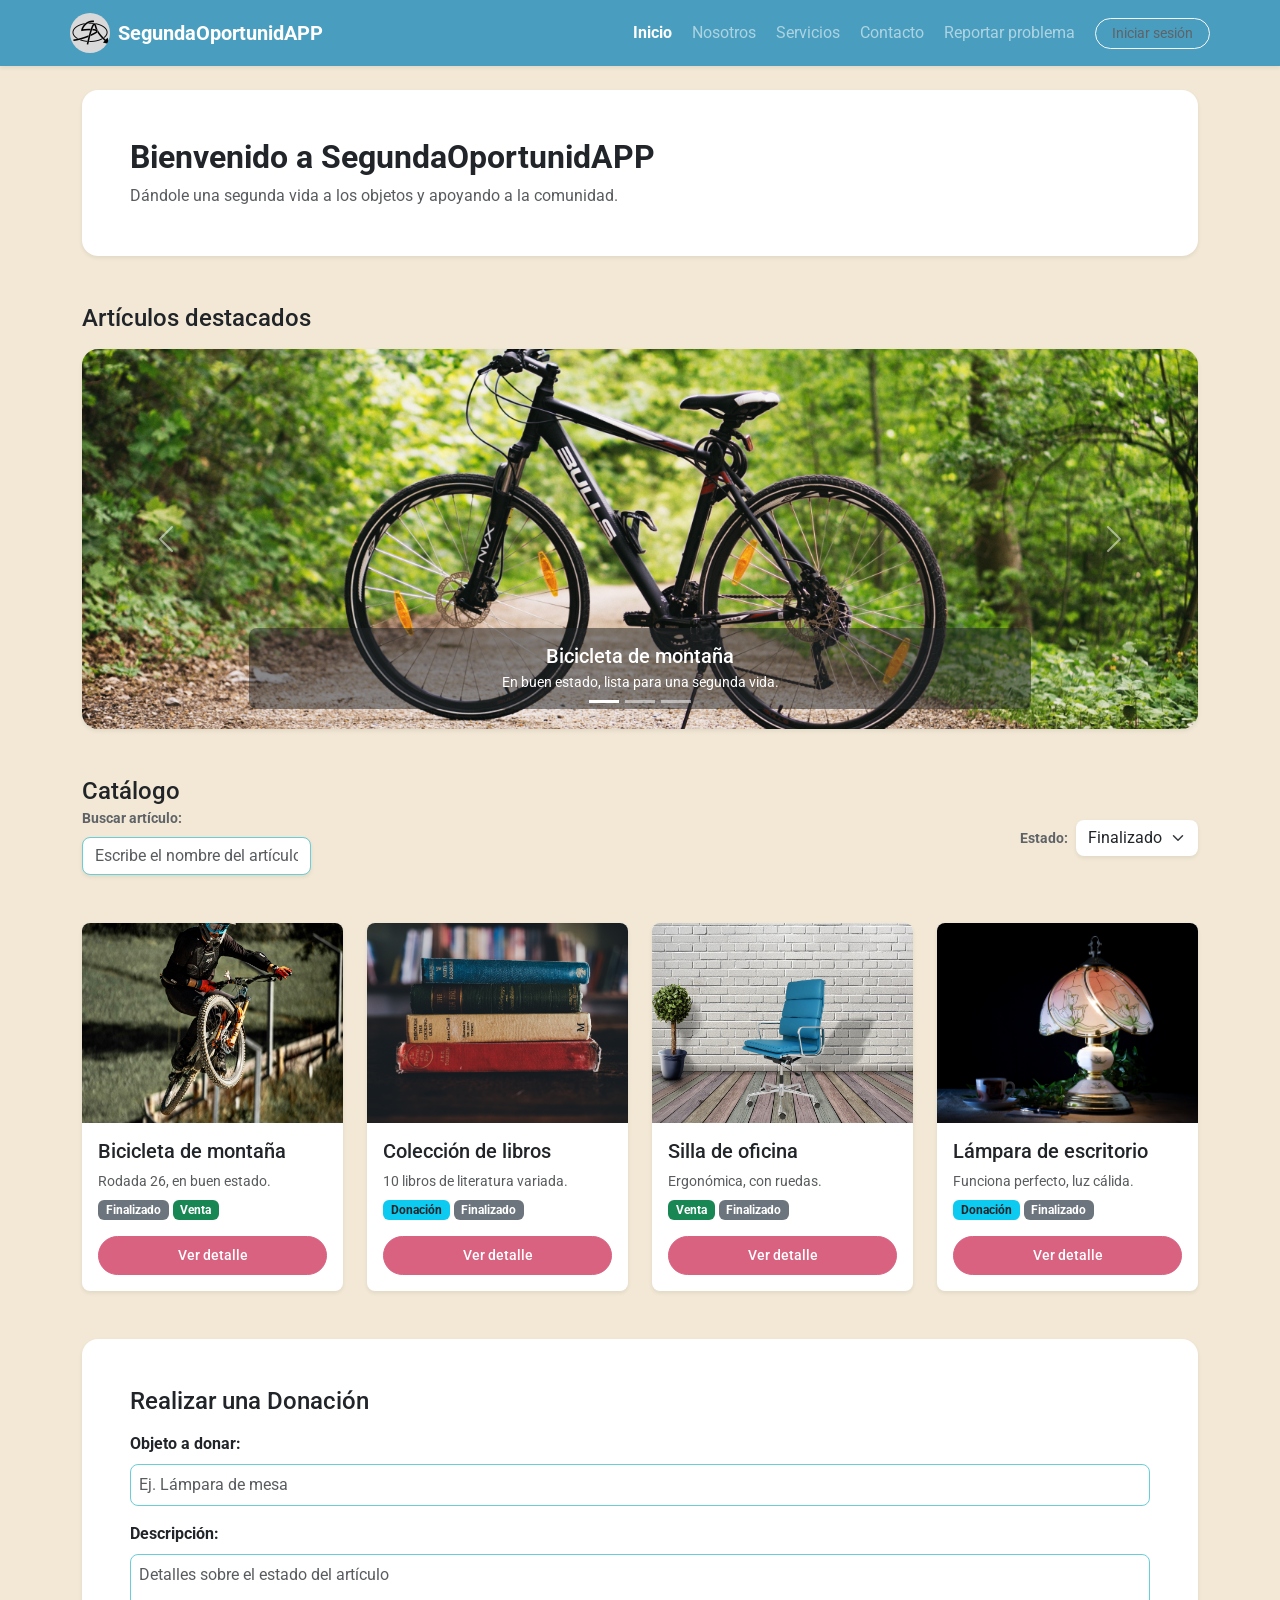
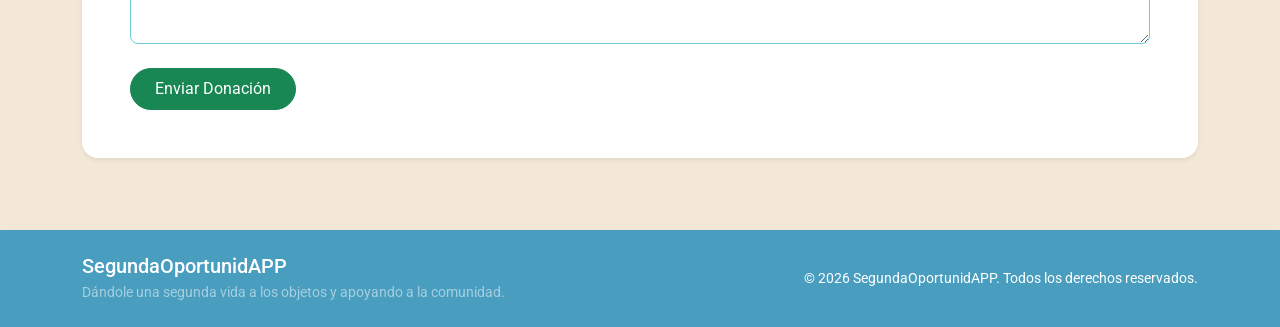
==== index.html @ b5fb22b8 "Se agrego un buscador al catalogo" ====
<!DOCTYPE html>
<html lang="es">
<head>
    <meta charset="UTF-8">
    <meta name="viewport" content="width=device-width, initial-scale=1.0">
    <title>SegundaOportunidAPP - Inicio</title>
    
    <link href="https://cdn.jsdelivr.net/npm/bootstrap@5.3.3/dist/css/bootstrap.min.css" rel="stylesheet">
    
    <link rel="stylesheet" href="css/estilos.css">
</head>
<body class="d-flex flex-column min-vh-100">

    <!-- NAVEGACIÓN PRINCIPAL  -->
    <header class="sticky-top shadow-sm" style="background-color: var(--color-menu);">
        <nav class="navbar navbar-expand-lg navbar-dark container py-2">
            <a class="navbar-brand d-flex align-items-center gap-2 fw-bold" href="index.html">
                <img src="img/logo.jpeg" alt="Logo de SegundaOportunidAPP" height="40" class="rounded-circle">
                <span>SegundaOportunidAPP</span>
            </a>
            <button class="navbar-toggler border-0" type="button" data-bs-toggle="collapse" data-bs-target="#navbarNav" aria-controls="navbarNav" aria-expanded="false" aria-label="Toggle navigation">
                <span class="navbar-toggler-icon"></span>
            </button>
            <div class="collapse navbar-collapse justify-content-end" id="navbarNav">
                <ul class="navbar-nav align-items-lg-center gap-1 mt-3 mt-lg-0">
                    <li class="nav-item"><a class="nav-link active fw-bold" href="index.html">Inicio</a></li>
                    <li class="nav-item"><a class="nav-link" href="nosotros.html">Nosotros</a></li>
                    <li class="nav-item"><a class="nav-link" href="servicios.html">Servicios</a></li>
                    <li class="nav-item"><a class="nav-link" href="contacto.html">Contacto</a></li>
                    <li class="nav-item"><a class="nav-link" href="reporte.html">Reportar problema</a></li>
                    <li class="nav-item ms-lg-2"><a class="btn btn-outline-light btn-sm px-3 rounded-pill texto-secundario" href="login.html">Iniciar sesión</a></li>
                </ul>
            </div>
        </nav>
    </header>

    <main class="py-4 flex-grow-1">
        <!-- SECCIÓN HERO DE BIENVENIDA -->
        <section class="container mb-5">
            <div class="p-4 p-md-5 bg-white border-0 rounded-4 shadow-sm text-center text-md-start">
                <h1 class="titulo-principal mb-2">Bienvenido a SegundaOportunidAPP</h1>
                <p class="texto-normal text-muted mb-0">Dándole una segunda vida a los objetos y apoyando a la comunidad.</p>
            </div>
        </section>

        <!-- CARRUSEL DE ARTÍCULOS DESTACADOS -->
        <section class="container mb-5" aria-label="Artículos destacados">
            <h2 class="subtitulo mb-3">Artículos destacados</h2>
            <div class="card border-0 shadow-sm overflow-hidden rounded-4">
                <div id="carouselDestacados" class="carousel slide" data-bs-ride="carousel">
                    <div class="carousel-indicators">
                        <button type="button" data-bs-target="#carouselDestacados" data-bs-slide-to="0" class="active" aria-current="true" aria-label="Slide 1"></button>
                        <button type="button" data-bs-target="#carouselDestacados" data-bs-slide-to="1" aria-label="Slide 2"></button>
                        <button type="button" data-bs-target="#carouselDestacados" data-bs-slide-to="2" aria-label="Slide 3"></button>
                    </div>
                    <div class="carousel-inner">
                        <div class="carousel-item active">
                            <img src="img/bici1.jpg" class="d-block w-100" style="height: 380px; object-fit: cover;" alt="Bicicleta usada">
                            <div class="carousel-caption d-none d-md-block bg-dark bg-opacity-50 p-3 rounded-3">
                                <h3 class="encabezado text-white mb-1">Bicicleta de montaña</h3>
                                <p class="texto-secundario text-white mb-0">En buen estado, lista para una segunda vida.</p>
                            </div>
                        </div>
                        <div class="carousel-item">
                            <img src="img/libros1.jpg" class="d-block w-100" style="height: 380px; object-fit: cover;" alt="Colección de libros">
                            <div class="carousel-caption d-none d-md-block bg-dark bg-opacity-50 p-3 rounded-3">
                                <h3 class="encabezado text-white mb-1">Colección de libros</h3>
                                <p class="texto-secundario text-white mb-0">Donación disponible para quien la necesite.</p>
                            </div>
                        </div>
                        <div class="carousel-item">
                            <img src="img/silla1.png" class="d-block w-100" style="height: 380px; object-fit: cover;" alt="Silla de oficina">
                            <div class="carousel-caption d-none d-md-block bg-dark bg-opacity-50 p-3 rounded-3">
                                <h3 class="encabezado text-white mb-1">Silla de oficina</h3>
                                <p class="texto-secundario text-white mb-0">Cómoda y en excelente estado.</p>
                            </div>
                        </div>
                    </div>
                    <button class="carousel-control-prev" type="button" data-bs-target="#carouselDestacados" data-bs-slide="prev">
                        <span class="carousel-control-prev-icon" aria-hidden="true"></span>
                        <span class="visually-hidden">Anterior</span>
                    </button>
                    <button class="carousel-control-next" type="button" data-bs-target="#carouselDestacados" data-bs-slide="next">
                        <span class="carousel-control-next-icon" aria-hidden="true"></span>
                        <span class="visually-hidden">Siguiente</span>
                    </button>
                </div>
            </div>
        </section>

      <!-- CATÁLOGO DE ARTÍCULOS -->
<section class="container mb-5" aria-label="Catálogo de artículos">
    <div class="d-flex flex-column flex-md-row justify-content-between align-items-md-center mb-4 gap-2">
        
        <div class="mb-4">
        <h2 class="subtitulo mb-0">Catálogo</h2>
        <label for="Buscar Articulo" class="form-label mb-2 texto-secundario fw-bold">
        Buscar artículo:
        </label>
        <input type="text" 
        id="buscarArticulo"
        class="form-control rounded-3 shadow-sm"
        placeholder="Escribe el nombre del artículo que deseas buscar...">

    </div>

        <div class="d-flex align-items-center gap-2" style="max-width: 250px;">
            <label for="estado" class="form-label mb-0 texto-secundario fw-bold">Estado:</label>
            <select id="estado" class="form-select rounded-3 shadow-sm border-0">
                <option value="finalizado">Finalizado</option>
                <option value="entregado">Entregado</option>
            </select>
        </div>
    </div>

    <div class="row row-cols-1 row-cols-sm-2 row-cols-lg-4 g-4">
        <!-- TARJETA 1 -->
        <div class="col">
            <div class="card h-100 border-0 shadow-sm rounded-3 overflow-hidden bg-white">
                <img src="img/bici2.jpg" class="card-img-top" style="height: 200px; object-fit: cover;" alt="Bicicleta de montaña" loading="lazy">
                <div class="card-body d-flex flex-column p-3">
                    <h3 class="encabezado mb-2">Bicicleta de montaña</h3>
                    <p class="texto-secundario text-muted flex-grow-1 mb-2">Rodada 26, en buen estado.</p>
                    <div class="d-flex gap-1 mb-3">
                        <span class="badge bg-secondary">Finalizado</span>
                        <span class="badge bg-success">Venta</span>
                    </div>
                    <button type="button" 
                            class="btn btn-primary w-100 rounded-pill texto-secundario btn-modal-detalle" 
                            data-titulo="Bicicleta de montaña"
                            data-descripcion="Rodada 26, en buen estado."
                            data-imagen="img/bici2.jpg"
                            data-precio="$1,500.00"
                            data-ubicacion="Pachuca de Soto y Mineral de la Reforma, Hidalgo."
                            data-vendedor="Alexander"
                            data-telefono="772 123 4567"
                            data-correo="alexander@gmail.com">
                        Ver detalle
                    </button>
                </div>
            </div>
        </div>

        <!-- TARJETA 2 -->
        <div class="col">
            <div class="card h-100 border-0 shadow-sm rounded-3 overflow-hidden bg-white">
                <img src="img/libros2.jpg" class="card-img-top" style="height: 200px; object-fit: cover;" alt="Colección de libros" loading="lazy">
                <div class="card-body d-flex flex-column p-3">
                    <h3 class="encabezado mb-2">Colección de libros</h3>
                    <p class="texto-secundario text-muted flex-grow-1 mb-2">10 libros de literatura variada.</p>
                    <div class="d-flex gap-1 mb-3">
                        <span class="badge bg-info text-dark">Donación</span>
                        <span class="badge bg-secondary">Finalizado</span>
                    </div>
                    <button type="button" 
                            class="btn btn-primary w-100 rounded-pill texto-secundario btn-modal-detalle" 
                            data-titulo="Colección de libros"
                            data-descripcion="10 libros de literatura variada."
                            data-imagen="img/libros2.jpg"
                            data-precio="Gratis"
                            data-ubicacion="Colonia Centro, Pachuca de Soto, Hidalgo."
                            data-vendedor="Mariana"
                            data-telefono="771 765 4321"
                            data-correo="mariana.lopez@example.com">
                        Ver detalle
                    </button>
                </div>
            </div>
        </div>

        <!-- TARJETA 3 -->
        <div class="col">
            <div class="card h-100 border-0 shadow-sm rounded-3 overflow-hidden bg-white">
                <img src="img/silla2.jpg" class="card-img-top" style="height: 200px; object-fit: cover;" alt="Silla de oficina" loading="lazy">
                <div class="card-body d-flex flex-column p-3">
                    <h3 class="encabezado mb-2">Silla de oficina</h3>
                    <p class="texto-secundario text-muted flex-grow-1 mb-2">Ergonómica, con ruedas.</p>
                    <div class="d-flex gap-1 mb-3">
                        <span class="badge bg-success">Venta</span>
                        <span class="badge bg-secondary">Finalizado</span>
                    </div>
                    <button type="button" 
                            class="btn btn-primary w-100 rounded-pill texto-secundario btn-modal-detalle" 
                            data-titulo="Silla de oficina"
                            data-descripcion="Ergonómica, con ruedas."
                            data-imagen="img/silla2.jpg"
                            data-precio="$800.00"
                            data-ubicacion="Colonia Doctores, Pachuca de Soto, Hidalgo."
                            data-vendedor="Carlos"
                            data-telefono="771 987 6543"
                            data-correo="carlos.ramirez@example.com">
                        Ver detalle
                    </button>
                </div>
            </div>
        </div>

        <!-- TARJETA 4 -->
        <div class="col">
            <div class="card h-100 border-0 shadow-sm rounded-3 overflow-hidden bg-white">
                <img src="img/lamp1.jpg" class="card-img-top" style="height: 200px; object-fit: cover;" alt="Lámpara de escritorio" loading="lazy">
                <div class="card-body d-flex flex-column p-3">
                    <h3 class="encabezado mb-2">Lámpara de escritorio</h3>
                    <p class="texto-secundario text-muted flex-grow-1 mb-2">Funciona perfecto, luz cálida.</p>
                    <div class="d-flex gap-1 mb-3">
                        <span class="badge bg-info text-dark">Donación</span>
                        <span class="badge bg-secondary">Finalizado</span>
                    </div>
                    <button type="button" 
                            class="btn btn-primary w-100 rounded-pill texto-secundario btn-modal-detalle" 
                            data-titulo="Lámpara de escritorio"
                            data-descripcion="Funciona perfecto, luz cálida."
                            data-imagen="img/lamp1.jpg"
                            data-precio="Gratis"
                            data-ubicacion="Colonia Periodistas, Pachuca de Soto, Hidalgo."
                            data-vendedor="Fernanda"
                            data-telefono="771 456 7890"
                            data-correo="fernanda.torres@example.com">
                        Ver detalle
                    </button>
                </div>
            </div>
        </div>
    </div>
</section>

        <!-- FORMULARIO DE DONACIÓN -->
        <section id="donaciones" class="container mb-5">
            <div class="card border-0 shadow-sm rounded-4 p-4 p-md-5 bg-white">
                <h2 class="subtitulo mb-3">Realizar una Donación</h2>
                <form id="formDonacion" onsubmit="event.preventDefault();">
                    <div class="mb-3">
                        <label for="nombreObjeto" class="form-label texto-normal fw-bold">Objeto a donar:</label>
                        <input type="text" class="form-control rounded-3 p-2" id="nombreObjeto" placeholder="Ej. Lámpara de mesa" required>
                    </div>
                    <div class="mb-4">
                        <label for="descripcionDonacion" class="form-label texto-normal fw-bold">Descripción:</label>
                        <textarea class="form-control rounded-3 p-2" id="descripcionDonacion" rows="3" placeholder="Detalles sobre el estado del artículo" required></textarea>
                    </div>
                    <button type="button" class="btn btn-success px-4 py-2 rounded-pill texto-normal" data-bs-toggle="modal" data-bs-target="#modalConfirmacionDonacion">
                        Enviar Donación
                    </button>
                </form>
            </div>
        </section>
    </main>

    <!-- FOOTER -->
    <footer class="text-white py-4 mt-auto shadow-sm" style="background-color: var(--color-menu);">
        <div class="container text-center text-md-start">
            <div class="row gy-3 align-items-center">
                <div class="col-md-6">
                    <h5 class="encabezado text-white mb-1">SegundaOportunidAPP</h5>
                    <p class="texto-secundario text-white-50 mb-0">Dándole una segunda vida a los objetos y apoyando a la comunidad.</p>
                </div>
                <div class="col-md-6 text-md-end">
                    <p class="texto-secundario text-white mb-0">&copy; 2026 SegundaOportunidAPP. Todos los derechos reservados.</p>
                </div>
            </div>
        </div>
    </footer>

    <!-- MODAL DINÁMICO ÚNICO DE DETALLES -->
<div class="modal fade" id="modalDinamico" tabindex="-1" aria-labelledby="modalTitulo" aria-hidden="true">
    <div class="modal-dialog modal-dialog-centered">
        <div class="modal-content rounded-4 border-0 shadow">
            <div class="modal-header border-0 pb-0">
                <h3 class="modal-title encabezado" id="modalTitulo">Detalle del Producto</h3>
                <button type="button" class="btn-close" data-bs-dismiss="modal" aria-label="Cerrar"></button>
            </div>
            <div class="modal-body p-4">
                <img id="modalImagen" src="" class="img-fluid rounded-3 mb-3 w-100" style="max-height: 250px; object-fit: cover;" alt="Imagen del producto">
                <p id="modalDescripcion" class="texto-normal"></p>
                <p id="modalPrecio" class="fw-bold fs-5 text-primary"></p>
                <hr>
                <h5 class="encabezado">Ubicación</h5>
                <p id="modalUbicacion" class="texto-secundario text-muted mb-3"></p>
                <h5 class="encabezado">Contacto</h5>
                <ul class="list-unstyled mb-0 texto-secundario text-muted">
                    <li><strong>Contacto:</strong> <span id="modalVendedor"></span></li>
                    <li><strong>Teléfono:</strong> <a id="modalTelefono" href="" class="text-decoration-none"></a></li>
                    <li><strong>Correo:</strong> <a id="modalCorreo" href="" class="text-decoration-none"></a></li>
                </ul>
            </div>
            <div class="modal-footer border-0 pt-0">
                <button type="button" class="btn btn-secondary rounded-pill px-4 texto-secundario" data-bs-dismiss="modal">Cerrar</button>
            </div>
        </div>
    </div>
</div>

    <!-- MODAL DE CONFIRMACIÓN -->
    <div class="modal fade" id="modalConfirmacionDonacion" tabindex="-1" aria-labelledby="tituloModalDonacion" aria-hidden="true">
        <div class="modal-dialog modal-dialog-centered">
            <div class="modal-content rounded-4 border-0 shadow">
                <div class="modal-header border-0 pb-0">
                    <h3 class="modal-title encabezado" id="tituloModalDonacion">¡Donación Registrada!</h3>
                    <button type="button" class="btn-close" data-bs-dismiss="modal" aria-label="Cerrar"></button>
                </div>
                <div class="modal-body p-4">
                    <p class="texto-normal text-muted mb-0">Gracias por tu donación. Los datos han sido registrados correctamente y tu artículo estará disponible en breve.</p>
                </div>
                <div class="modal-footer border-0 pt-0">
                    <button type="button" class="btn btn-primary rounded-pill px-4 texto-secundario" data-bs-dismiss="modal">Aceptar</button>
                </div>
            </div>
        </div>
    </div>

    <!-- SCRIPTS -->
    <script src="https://cdn.jsdelivr.net/npm/bootstrap@5.3.3/dist/js/bootstrap.bundle.min.js"></script>
    <script src="js/modales.js"></script>
</body>
</html>
---- css/estilos.css ----
@import url('https://fonts.googleapis.com/css2?family=Roboto:wght@400;500;700&display=swap');

/* 
   PALETA DE COLORES
  */
:root {
    --color-accion: #D96281;     /* Rosa Primario (Botones de acción) */
    --color-menu: #499EBF;       /* Azul Interactivo (Menús e Encabezados) */
    --color-fondo: #F2E8D5;      /* Crema (Fondo de la página web) */
    --color-iconos: #A4A66A;     /* Verde Oliva (Iconografía) */
    --color-bordes: #6ACED9;     /* Cian (Bordes y fondos secundarios) */
}

/* 
   2. ESTILOS BASE Y ESCALA TIPOGRÁFICA (ROBOTO)
   */
body {
    margin: 0;
    background-color: var(--color-fondo);
    font-family: 'Roboto', sans-serif;
    color: #212529;
    font-size: 16px;
    font-weight: 400;
}

/* Título principal (32px Bold) */
h1, .titulo-principal, .titulo-contacto {
    font-size: 32px !important;
    font-weight: 700 !important;
    color: #212529;
    margin-bottom: 8px;
}

/* Subtítulos (24px Medium) */
h2, h3, .subtitulo {
    font-size: 24px !important;
    font-weight: 500 !important;
}

/* Encabezados de Sección y Tarjetas (20px Medium) */
h4, h5, .encabezado {
    font-size: 20px !important;
    font-weight: 500 !important;
}

/* Texto Normal (16px Regular) */
p, .texto-normal, .descripcion-pagina, .form-label, .form-control {
    font-size: 16px !important;
    font-weight: 400;
}

/* Texto Secundario (14px Regular) */
.texto-secundario, .ultimo-mensaje, .chat-publicacion {
    font-size: 14px !important;
    font-weight: 400;
    color: #5F6368;
}

/* 
   3. BOTONES Y COMPONENTES REUTILIZABLES
  */
.btn-primary, .boton-enviar, .send-button {
    background-color: var(--color-accion) !important;
    border-color: var(--color-accion) !important;
    color: #FFFFFF !important;
    font-size: 14px !important;
    font-weight: 500 !important;
    border-radius: 20px;
    padding: 8px 24px;
    transition: all 0.2s ease;
}

.btn-primary:hover, .btn-primary:focus,
.boton-enviar:hover, .boton-enviar:focus,
.send-button:hover, .send-button:focus {
    background-color: #C45170 !important;
    border-color: #C45170 !important;
    color: #FFFFFF !important;
}

/* Badges / Etiquetas de Roles */
.badge-comprador {
    background-color: var(--color-accion);
    color: #FFFFFF;
    font-size: 12px;
    font-weight: 500;
}

.badge-vendedora {
    background-color: var(--color-menu);
    color: #FFFFFF;
    font-size: 12px;
    font-weight: 500;
}

.badge-donador {
    background-color: var(--color-iconos);
    color: #FFFFFF;
    font-size: 12px;
    font-weight: 500;
}

/*
   4. NAVBAR Y NAVEGACIÓN
  */
.navbar-principal {
    background-color: var(--color-menu);
}

.navbar-principal .navbar-brand {
    font-size: 20px;
    color: #FFFFFF;
}

.navbar-principal .nav-link {
    font-size: 14px;
    font-weight: 500;
    color: #FFFFFF;
}

/*
   5. FORMULARIOS (CONTACTO / REPORTES / LOGIN / PUBLICAR)
 */
.formulario-contacto, .card-formulario, .conversaciones-card, .chat-card {
    background-color: #FFFFFF;
    border: 1px solid var(--color-bordes);
    border-radius: 12px;
    overflow: hidden;
}

.form-control, .message-input {
    font-family: 'Roboto', sans-serif;
    border-color: var(--color-bordes);
}

.message-input {
    resize: none;
}

.form-control:focus, .message-input:focus {
    border-color: var(--color-menu);
    box-shadow: 0 0 0 0.2rem rgba(73, 158, 191, 0.20);
}

/* 
   6. CENTRO DE MENSAJES Y CHAT (RF4)
  */
.encabezado-conversaciones, .chat-header {
    background-color: #FFFFFF;
    border-bottom: 1px solid var(--color-bordes);
}

.encabezado-conversaciones h2, .chat-header h2 {
    color: var(--color-menu);
    font-size: 20px;
    font-weight: 500;
}

.conversacion {
    background-color: #FFFFFF;
    border-left: 4px solid transparent;
}

.conversacion:hover {
    background-color: #F8F9FA;
    border-left-color: var(--color-bordes);
}

.conversacion.activa {
    background-color: rgba(73, 158, 191, 0.08);
    border-left-color: var(--color-menu);
}

.nombre-usuario {
    font-size: 16px;
    font-weight: 500;
}

.publicacion {
    color: var(--color-menu);
    font-size: 14px;
    font-weight: 500;
}

.ultimo-mensaje {
    overflow: hidden;
    text-overflow: ellipsis;
    white-space: nowrap;
}

.hora, .chat-publicacion-label, .mensaje-hora {
    color: #6C757D;
    font-size: 12px;
}

.area-mensajes {
    min-height: 390px;
    background-color: #FFFFFF;
}

.mensaje-recibido {
    max-width: 75%;
}

.mensaje-enviado {
    max-width: 75%;
    margin-left: auto;
    text-align: right;
}

.burbuja {
    display: inline-block;
    padding: 12px 16px;
    border-radius: 12px;
    font-size: 16px;
    line-height: 1.5;
    text-align: left;
}

.burbuja-recibida {
    background-color: #F2F2F2;
    border: 1px solid #E1E1E1;
}

.burbuja-enviada {
    background-color: rgba(73, 158, 191, 0.15);
    border: 1px solid var(--color-bordes);
}

.chat-footer {
    background-color: #FFFFFF;
    border-top: 1px solid var(--color-bordes);
}

/* 7. FOOTER (PIE DE PÁGINA) */
.footer {
    width: 100%;
    background-color: var(--color-menu);
    color: #FFFFFF;
    border-top: 6px solid var(--color-accion);
}

.footer .footer-logo {
    margin: 0;
    color: #FFFFFF;
    font-size: 24px;
    font-weight: 500;
}

.footer .footer-descripcion {
    margin: 0;
    max-width: 360px;
    color: #FFFFFF;
    font-size: 14px;
    font-weight: 400;
    line-height: 1.6;
}

.footer .footer-titulo {
    margin: 0;
    color: #FFFFFF;
    font-size: 16px;
    font-weight: 500;
}

.footer .footer-link {
    display: block;
    width: fit-content;
    color: #FFFFFF;
    font-size: 14px;
    font-weight: 400;
    text-decoration: none;
    transition: opacity 0.2s ease, transform 0.2s ease;
}

.footer .footer-link:hover {
    color: #FFFFFF;
    opacity: 0.8;
    transform: translateX(4px);
}

.footer .footer-link:focus {
    color: #FFFFFF;
    text-decoration: underline;
    outline: none;
}

.footer-copyright {
    border-top: 1px solid rgba(255, 255, 255, 0.25);
}

.footer-copyright p {
    margin: 0;
    color: #FFFFFF;
    font-size: 12px;
    font-weight: 400;
}

/* 
   8. ADAPTABILIDAD RESPONSIVA
   */
@media (max-width: 991.98px) {
    .footer .footer-logo { font-size: 24px; }
    .area-mensajes { min-height: 320px; }
}

@media (max-width: 576px) {
    h1, .titulo-contacto { font-size: 28px !important; }
    .boton-enviar, .send-button { width: 100%; }
    .area-mensajes { min-height: 280px; }
    .mensaje-recibido, .mensaje-enviado { max-width: 90%; }
    .footer .footer-logo { font-size: 22px; }
    .footer .footer-descripcion { font-size: 14px; }
    .footer .footer-titulo { font-size: 16px; }
    .footer .footer-link { font-size: 14px; }
}

[data-bs-theme="dark"] body,
html[data-bs-theme="dark"] body {
    background-color: #212529 !important;
}

[data-bs-theme="dark"] .bg-white, 
[data-bs-theme="dark"] .card,
html[data-bs-theme="dark"] .card {
    background-color: #2b3035 !important;
    color: #f8f9fa !important;
    border-color: #495057 !important;
}

[data-bs-theme="dark"] .text-dark,
[data-bs-theme="dark"] .encabezado {
    color: #f8f9fa !important;
}
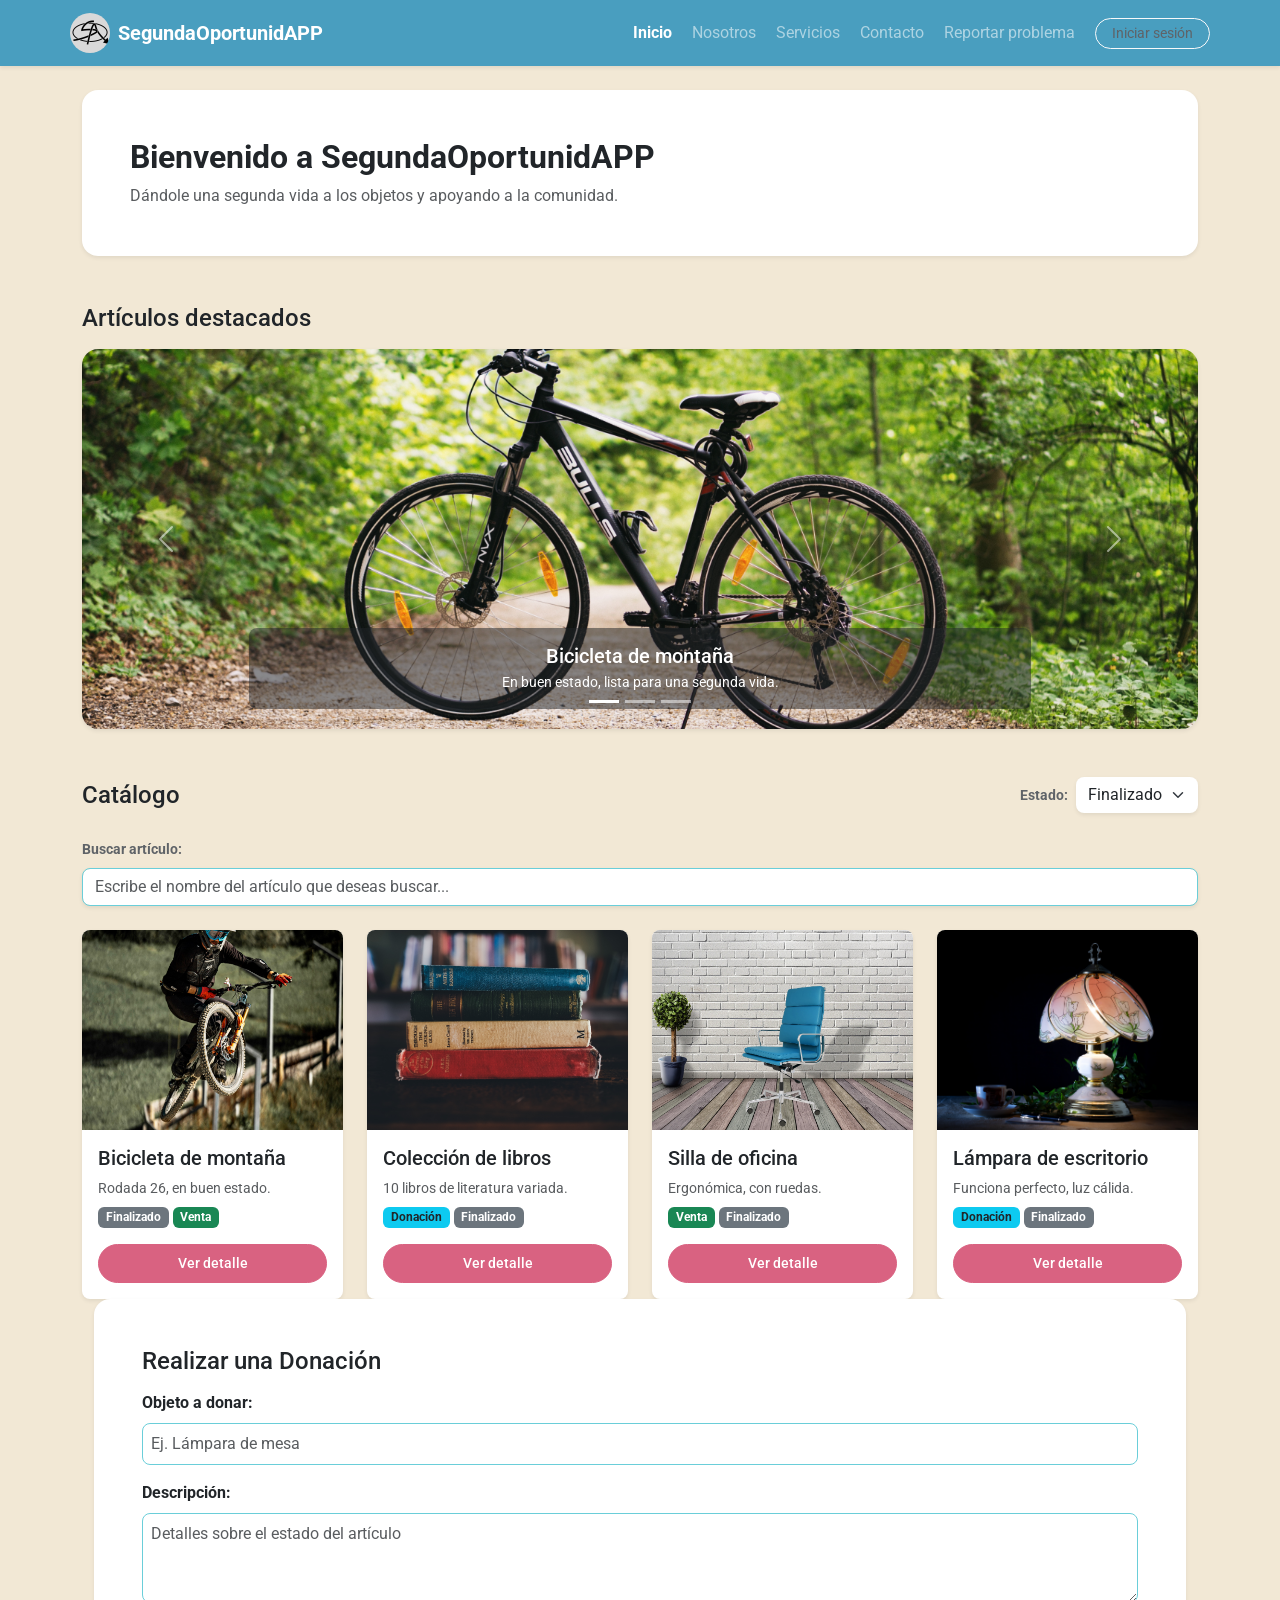
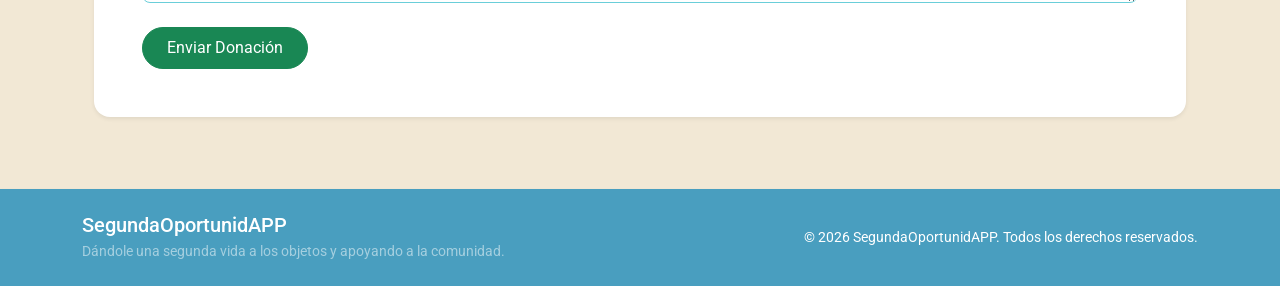
==== commit dae95af2: "Merge pull request #58 from anhilvigueras-debug/desarrollado-angel Busqueda Index" ====
--- a/index.html
+++ b/index.html
@@ -89,21 +89,9 @@
         </section>
 
       <!-- CATÁLOGO DE ARTÍCULOS -->
-<section class="container mb-5" aria-label="Catálogo de artículos">
+<div class="container mb-5" aria-label="Catálogo de artículos">
     <div class="d-flex flex-column flex-md-row justify-content-between align-items-md-center mb-4 gap-2">
-        
-        <div class="mb-4">
         <h2 class="subtitulo mb-0">Catálogo</h2>
-        <label for="Buscar Articulo" class="form-label mb-2 texto-secundario fw-bold">
-        Buscar artículo:
-        </label>
-        <input type="text" 
-        id="buscarArticulo"
-        class="form-control rounded-3 shadow-sm"
-        placeholder="Escribe el nombre del artículo que deseas buscar...">
-
-    </div>
-
         <div class="d-flex align-items-center gap-2" style="max-width: 250px;">
             <label for="estado" class="form-label mb-0 texto-secundario fw-bold">Estado:</label>
             <select id="estado" class="form-select rounded-3 shadow-sm border-0">
@@ -112,6 +100,17 @@
             </select>
         </div>
     </div>
+
+    <div class="mb-4">
+        <label for="Buscar Articulo" class="form-label mb-2 texto-secundario fw-bold">
+            Buscar artículo:
+        </label>
+        <input type="text" 
+        id="buscarArticulo"
+        class="form-control rounded-3 shadow-sm"
+        placeholder="Escribe el nombre del artículo que deseas buscar...">
+    </div>
+
 
     <div class="row row-cols-1 row-cols-sm-2 row-cols-lg-4 g-4">
         <!-- TARJETA 1 -->
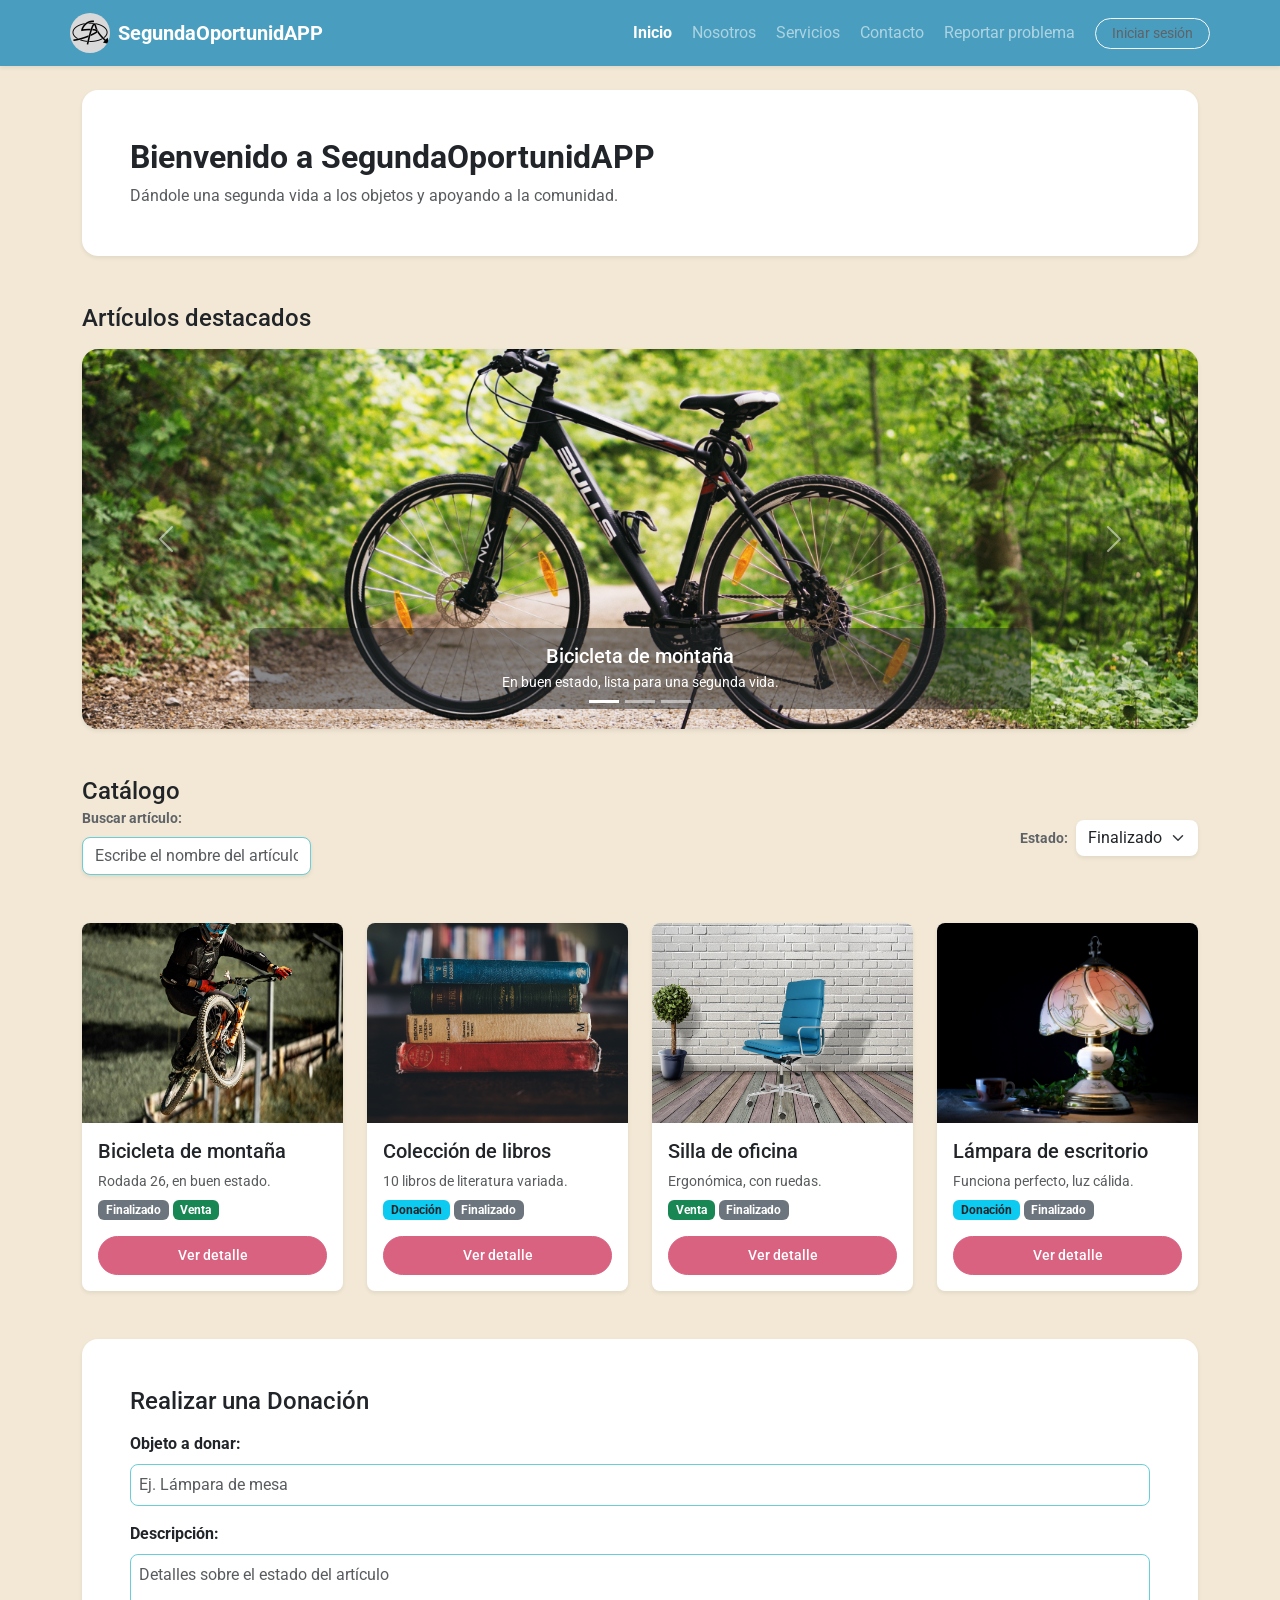
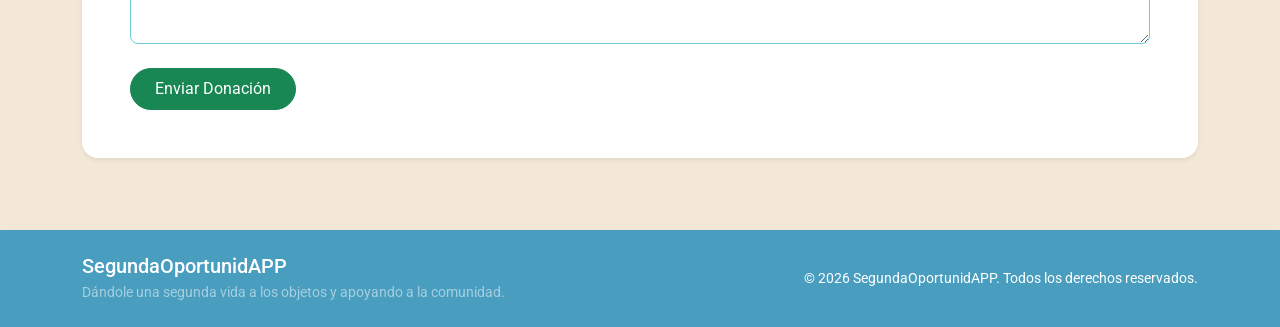
==== commit ca18ebc0: "Se agrego el js" ====
--- a/index.html
+++ b/index.html
@@ -89,9 +89,21 @@
         </section>
 
       <!-- CATÁLOGO DE ARTÍCULOS -->
-<div class="container mb-5" aria-label="Catálogo de artículos">
+<section class="container mb-5" aria-label="Catálogo de artículos">
     <div class="d-flex flex-column flex-md-row justify-content-between align-items-md-center mb-4 gap-2">
+        
+        <div class="mb-4">
         <h2 class="subtitulo mb-0">Catálogo</h2>
+        <label for="Buscar Articulo" class="form-label mb-2 texto-secundario fw-bold">
+        Buscar artículo:
+        </label>
+        <input type="text" 
+        id="buscarArticulo"
+        class="form-control rounded-3 shadow-sm"
+        placeholder="Escribe el nombre del artículo que deseas buscar...">
+
+    </div>
+
         <div class="d-flex align-items-center gap-2" style="max-width: 250px;">
             <label for="estado" class="form-label mb-0 texto-secundario fw-bold">Estado:</label>
             <select id="estado" class="form-select rounded-3 shadow-sm border-0">
@@ -100,17 +112,6 @@
             </select>
         </div>
     </div>
-
-    <div class="mb-4">
-        <label for="Buscar Articulo" class="form-label mb-2 texto-secundario fw-bold">
-            Buscar artículo:
-        </label>
-        <input type="text" 
-        id="buscarArticulo"
-        class="form-control rounded-3 shadow-sm"
-        placeholder="Escribe el nombre del artículo que deseas buscar...">
-    </div>
-
 
     <div class="row row-cols-1 row-cols-sm-2 row-cols-lg-4 g-4">
         <!-- TARJETA 1 -->
@@ -309,5 +310,6 @@
     <!-- SCRIPTS -->
     <script src="https://cdn.jsdelivr.net/npm/bootstrap@5.3.3/dist/js/bootstrap.bundle.min.js"></script>
     <script src="js/modales.js"></script>
+    <script src="js/toasts.js"></script>
 </body>
 </html>
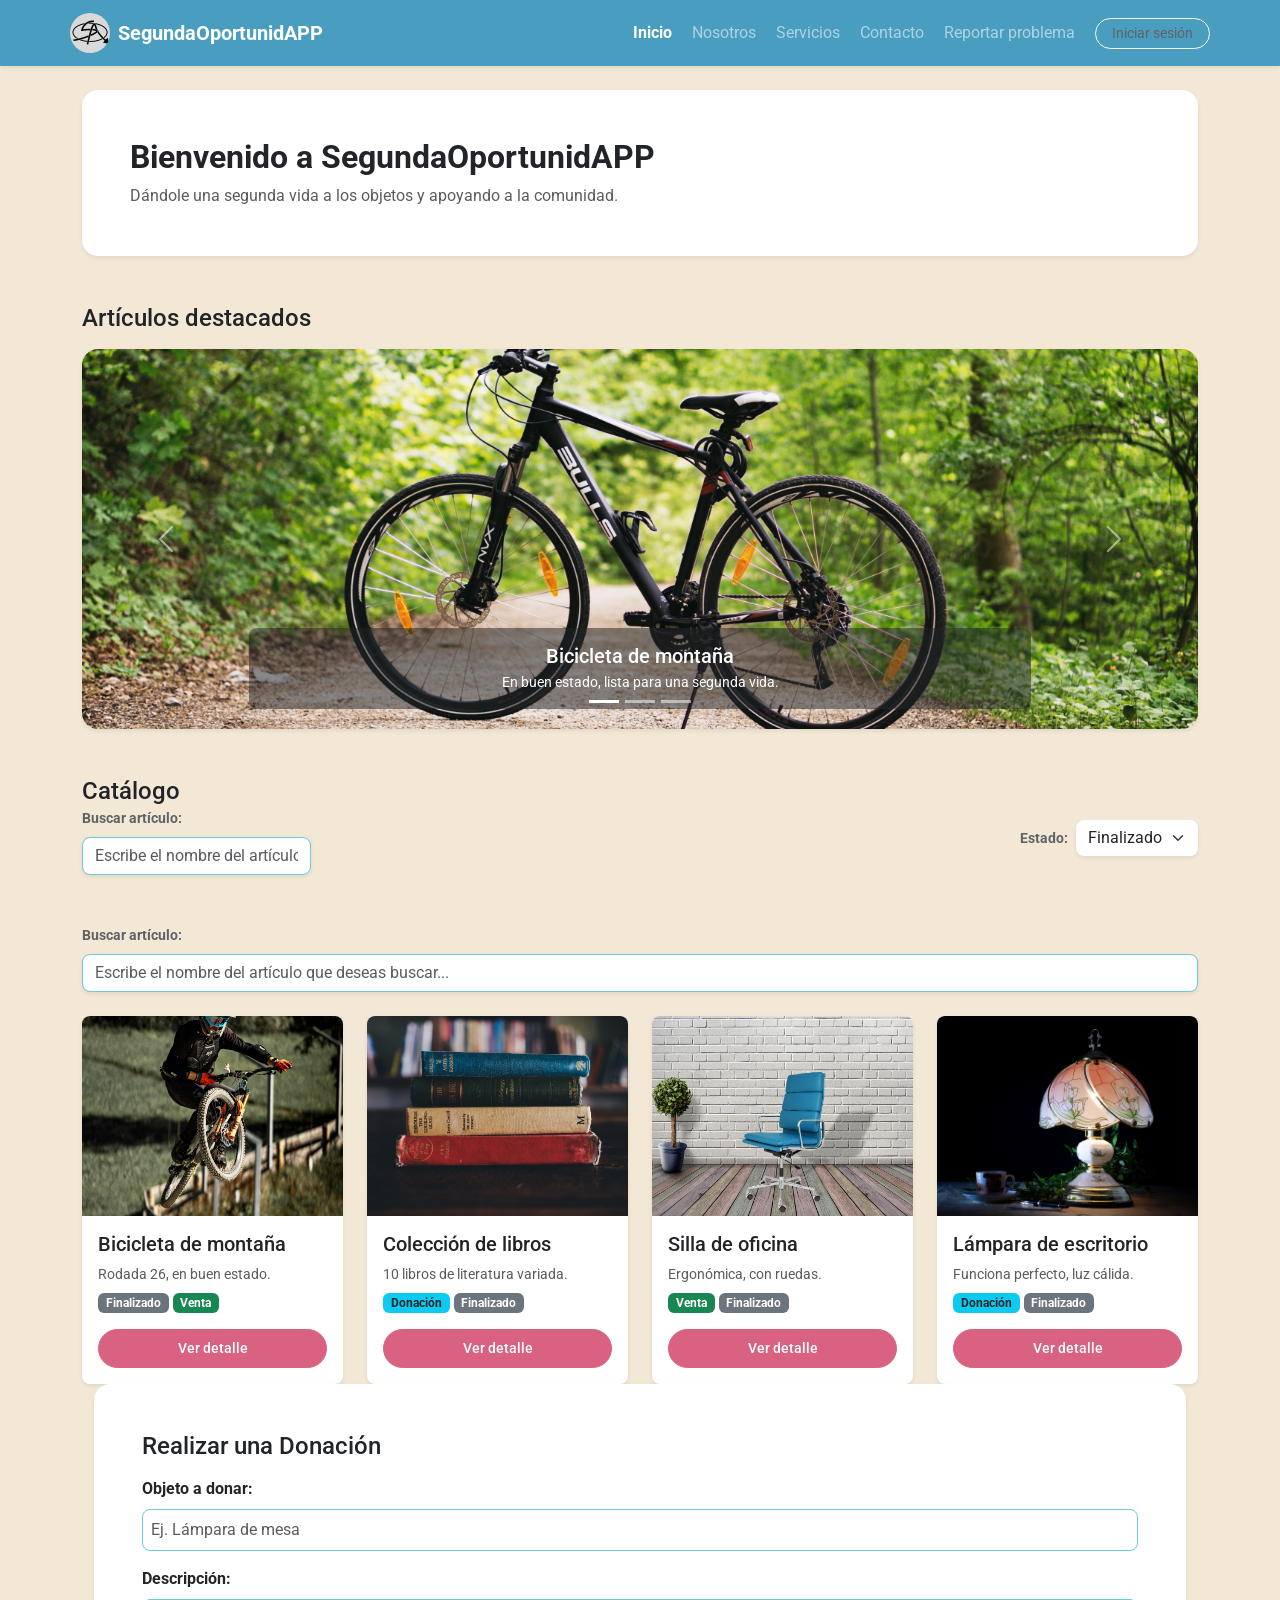
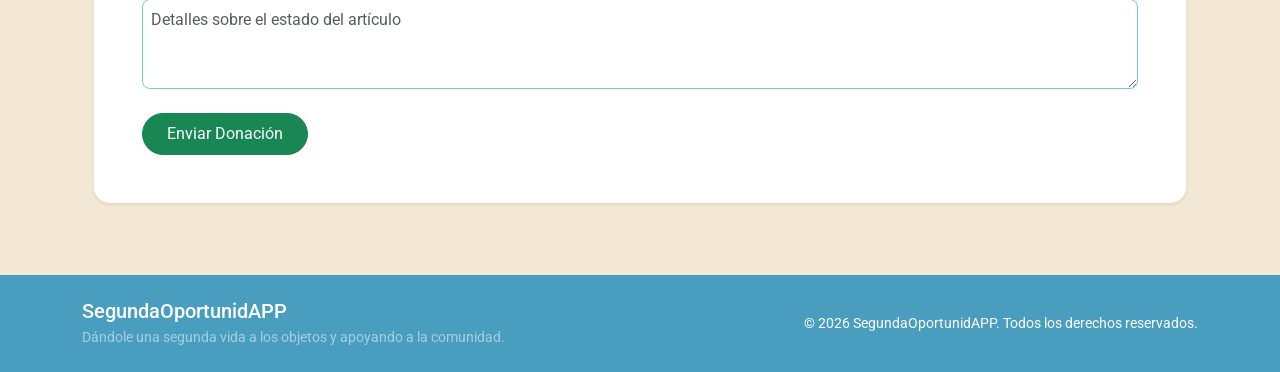
==== commit 7377a259: "Se agregaron los JS" ====
--- a/index.html
+++ b/index.html
@@ -89,7 +89,7 @@
         </section>
 
       <!-- CATÁLOGO DE ARTÍCULOS -->
-<section class="container mb-5" aria-label="Catálogo de artículos">
+<div class="container mb-5" aria-label="Catálogo de artículos">
     <div class="d-flex flex-column flex-md-row justify-content-between align-items-md-center mb-4 gap-2">
         
         <div class="mb-4">
@@ -112,6 +112,17 @@
             </select>
         </div>
     </div>
+
+    <div class="mb-4">
+        <label for="Buscar Articulo" class="form-label mb-2 texto-secundario fw-bold">
+            Buscar artículo:
+        </label>
+        <input type="text" 
+        id="buscarArticulo"
+        class="form-control rounded-3 shadow-sm"
+        placeholder="Escribe el nombre del artículo que deseas buscar...">
+    </div>
+
 
     <div class="row row-cols-1 row-cols-sm-2 row-cols-lg-4 g-4">
         <!-- TARJETA 1 -->
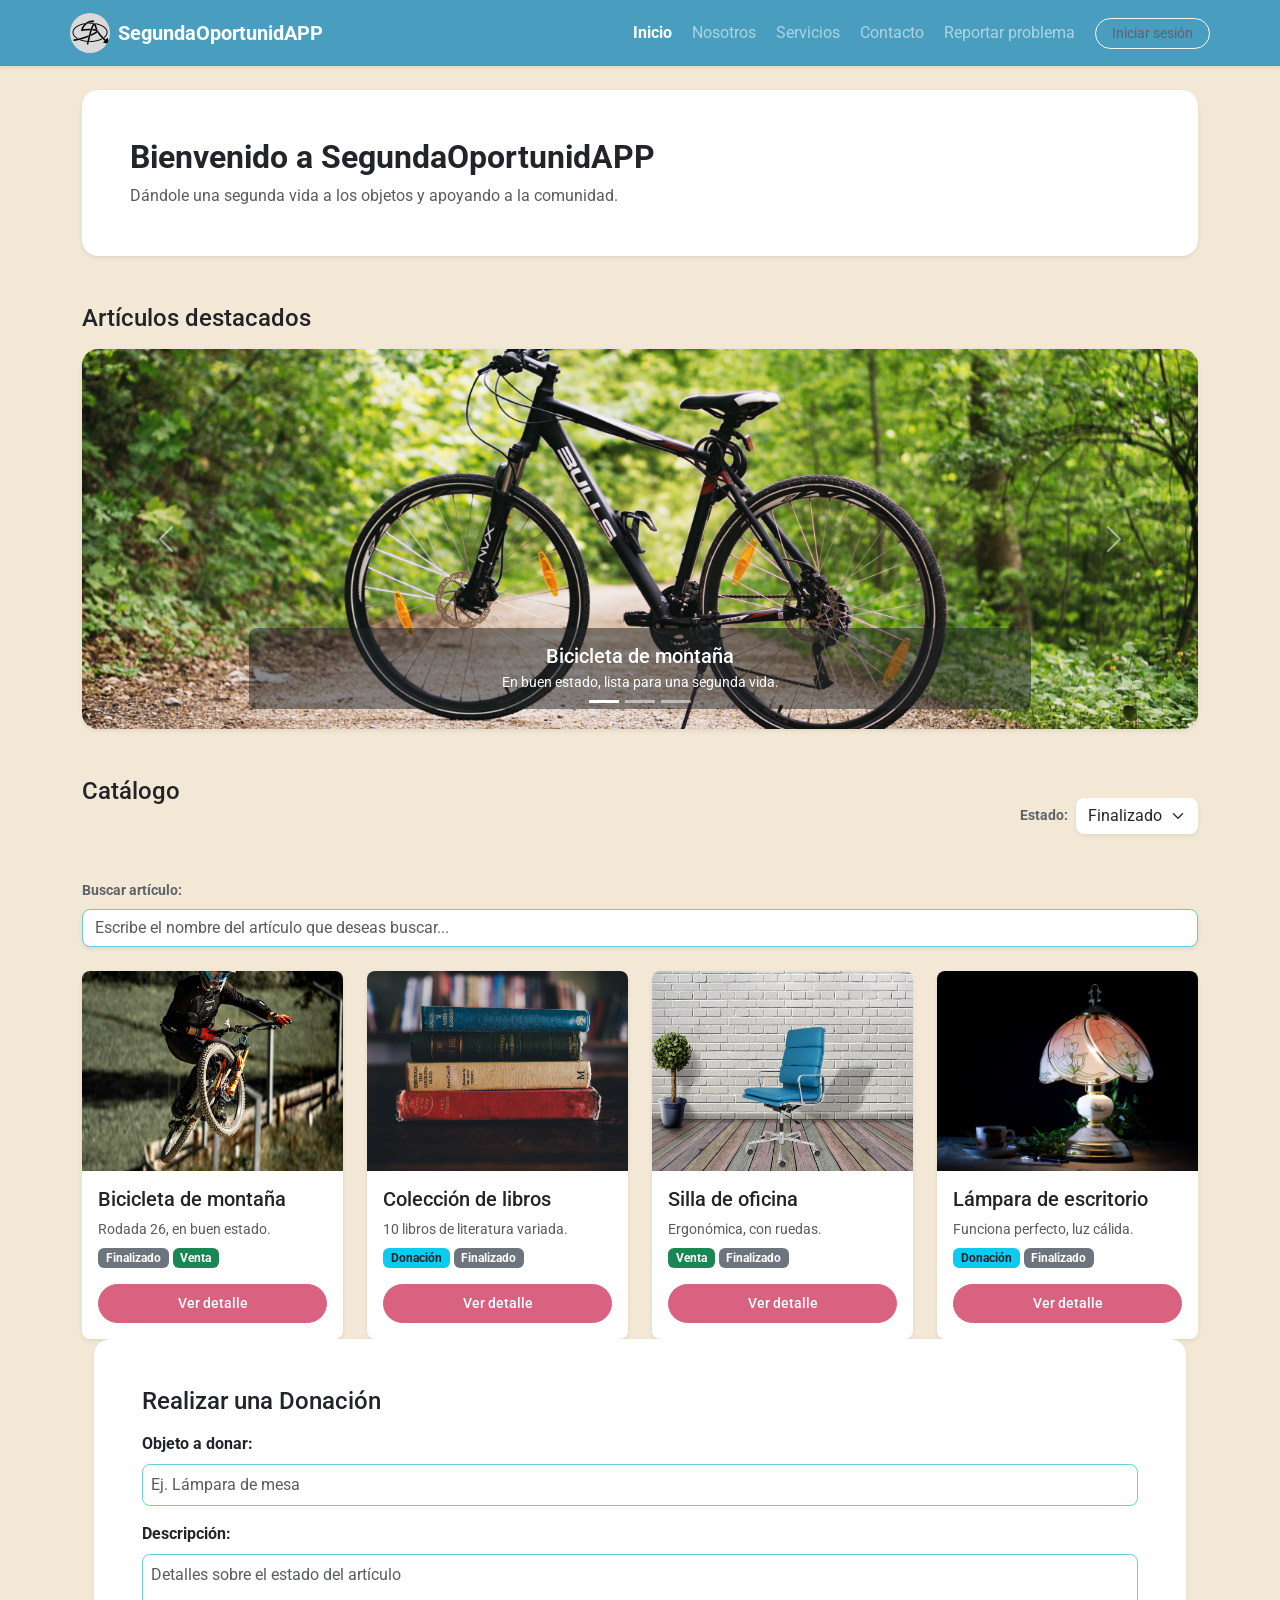
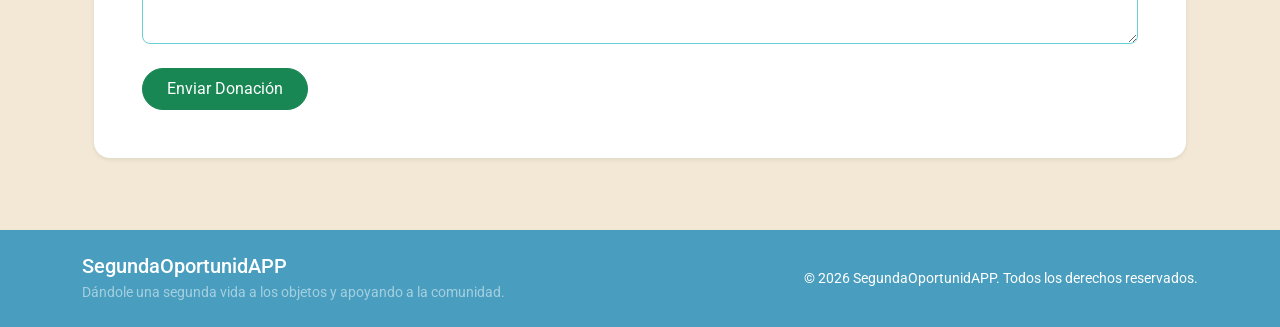
==== commit ba456b51: "Se agrego el js" ====
--- a/index.html
+++ b/index.html
@@ -95,13 +95,7 @@
         <div class="mb-4">
         <h2 class="subtitulo mb-0">Catálogo</h2>
         <label for="Buscar Articulo" class="form-label mb-2 texto-secundario fw-bold">
-        Buscar artículo:
         </label>
-        <input type="text" 
-        id="buscarArticulo"
-        class="form-control rounded-3 shadow-sm"
-        placeholder="Escribe el nombre del artículo que deseas buscar...">
-
     </div>
 
         <div class="d-flex align-items-center gap-2" style="max-width: 250px;">
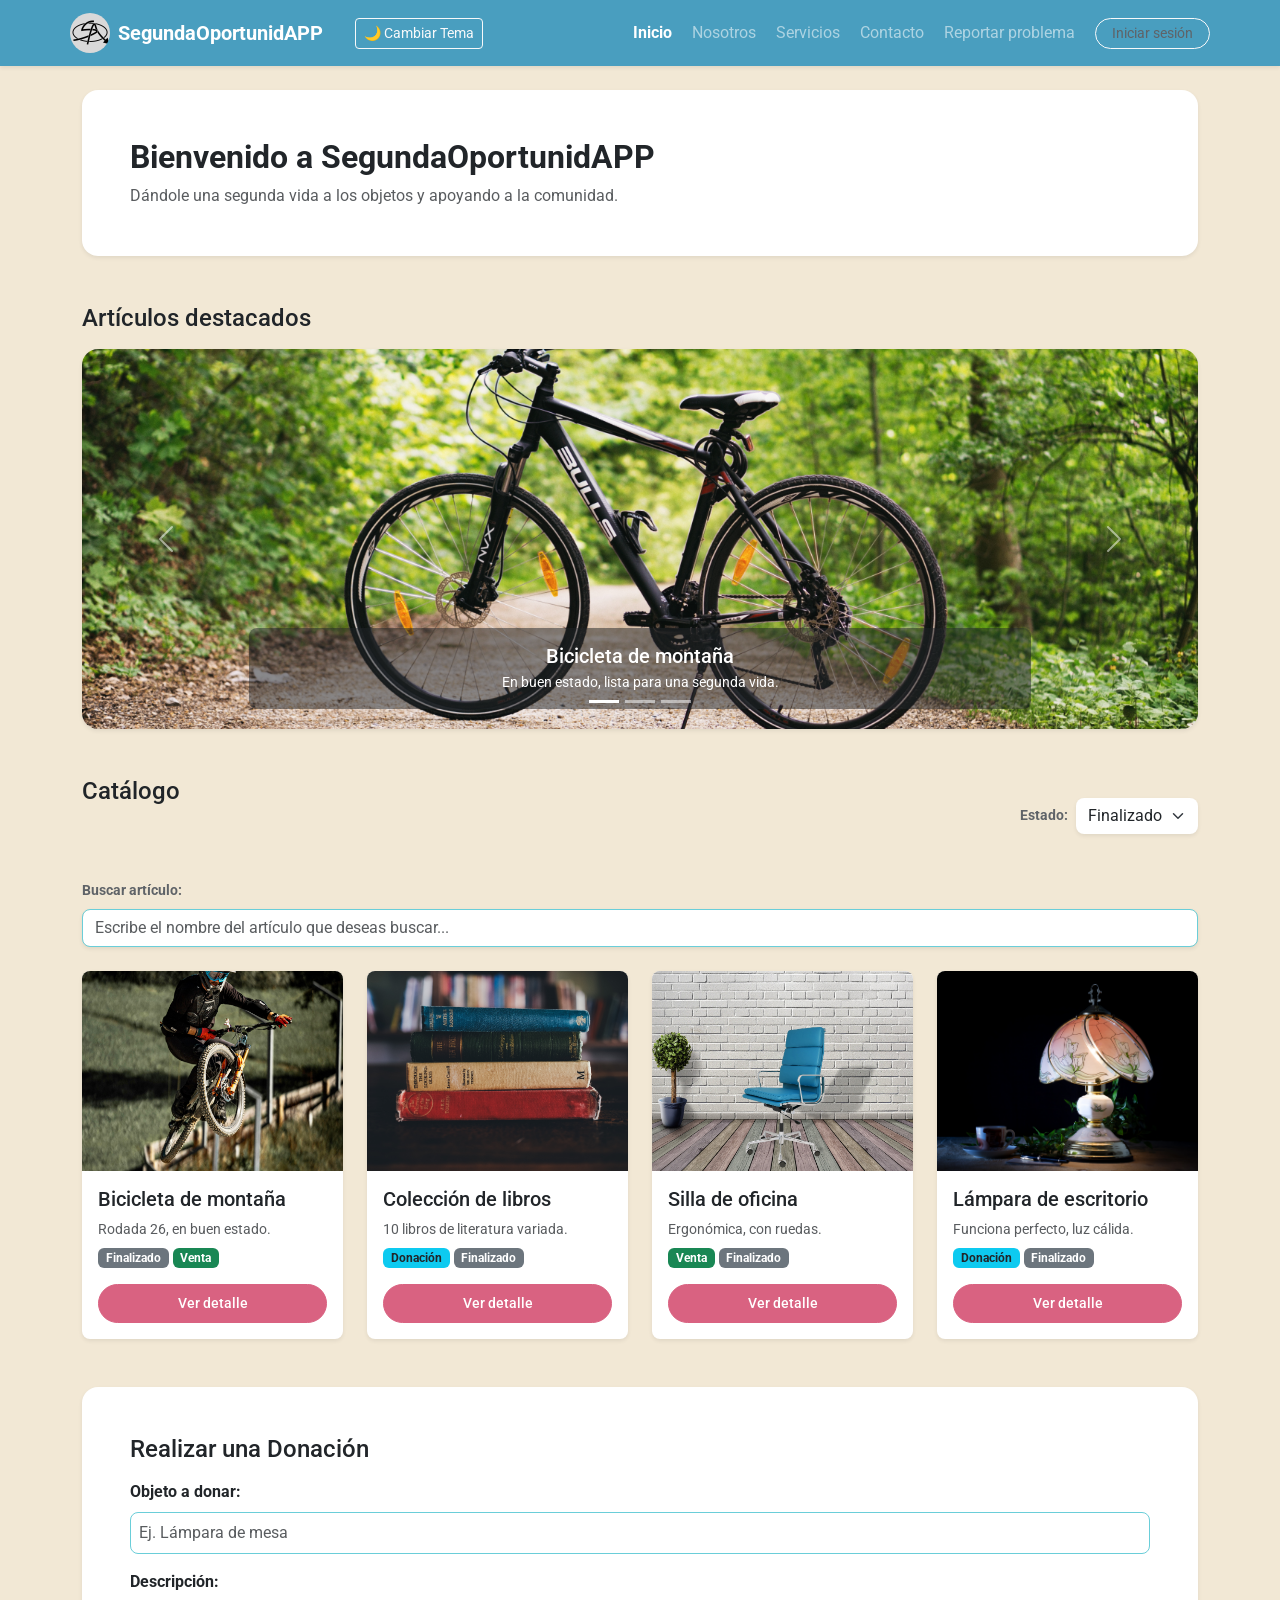
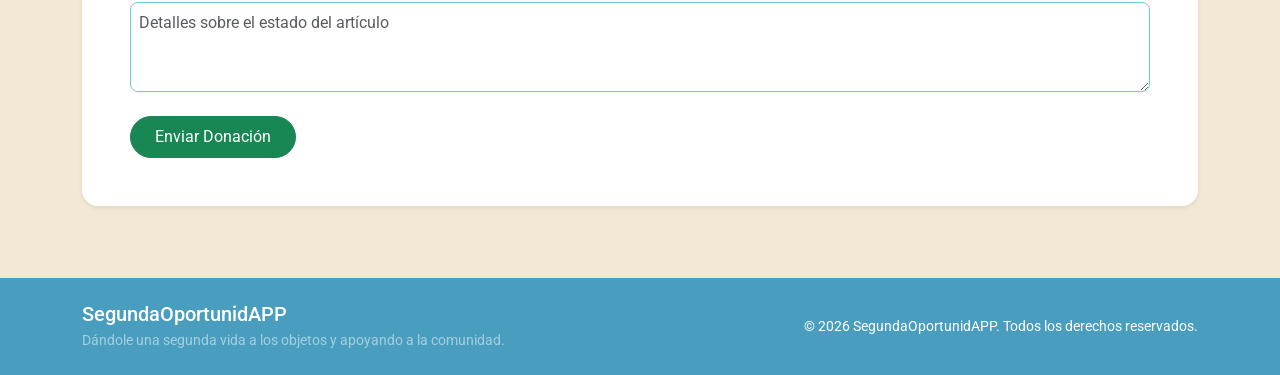
==== commit 2720f4a6: "Resuelve conflictos al fusionar main integrando modo oscuro" ====
--- a/index.html
+++ b/index.html
@@ -6,7 +6,6 @@
     <title>SegundaOportunidAPP - Inicio</title>
     
     <link href="https://cdn.jsdelivr.net/npm/bootstrap@5.3.3/dist/css/bootstrap.min.css" rel="stylesheet">
-    
     <link rel="stylesheet" href="css/estilos.css">
 </head>
 <body class="d-flex flex-column min-vh-100">
@@ -18,6 +17,12 @@
                 <img src="img/logo.jpeg" alt="Logo de SegundaOportunidAPP" height="40" class="rounded-circle">
                 <span>SegundaOportunidAPP</span>
             </a>
+
+            <!-- BOTÓN DE MODO OSCURO RESCATADO -->
+            <button id="btn-tema" class="btn btn-outline-light btn-sm ms-3">
+                🌙 Cambiar Tema
+            </button>
+
             <button class="navbar-toggler border-0" type="button" data-bs-toggle="collapse" data-bs-target="#navbarNav" aria-controls="navbarNav" aria-expanded="false" aria-label="Toggle navigation">
                 <span class="navbar-toggler-icon"></span>
             </button>
@@ -89,7 +94,7 @@
         </section>
 
       <!-- CATÁLOGO DE ARTÍCULOS -->
-<div class="container mb-5" aria-label="Catálogo de artículos">
+<section class="container mb-5" aria-label="Catálogo de artículos">
     <div class="d-flex flex-column flex-md-row justify-content-between align-items-md-center mb-4 gap-2">
         
         <div class="mb-4">
@@ -312,9 +317,10 @@
         </div>
     </div>
 
-    <!-- SCRIPTS -->
+    <!-- SCRIPTS CON AMBOS ARCHIVOS -->
     <script src="https://cdn.jsdelivr.net/npm/bootstrap@5.3.3/dist/js/bootstrap.bundle.min.js"></script>
     <script src="js/modales.js"></script>
+    <script src="js/app.js"></script>
     <script src="js/toasts.js"></script>
 </body>
 </html>
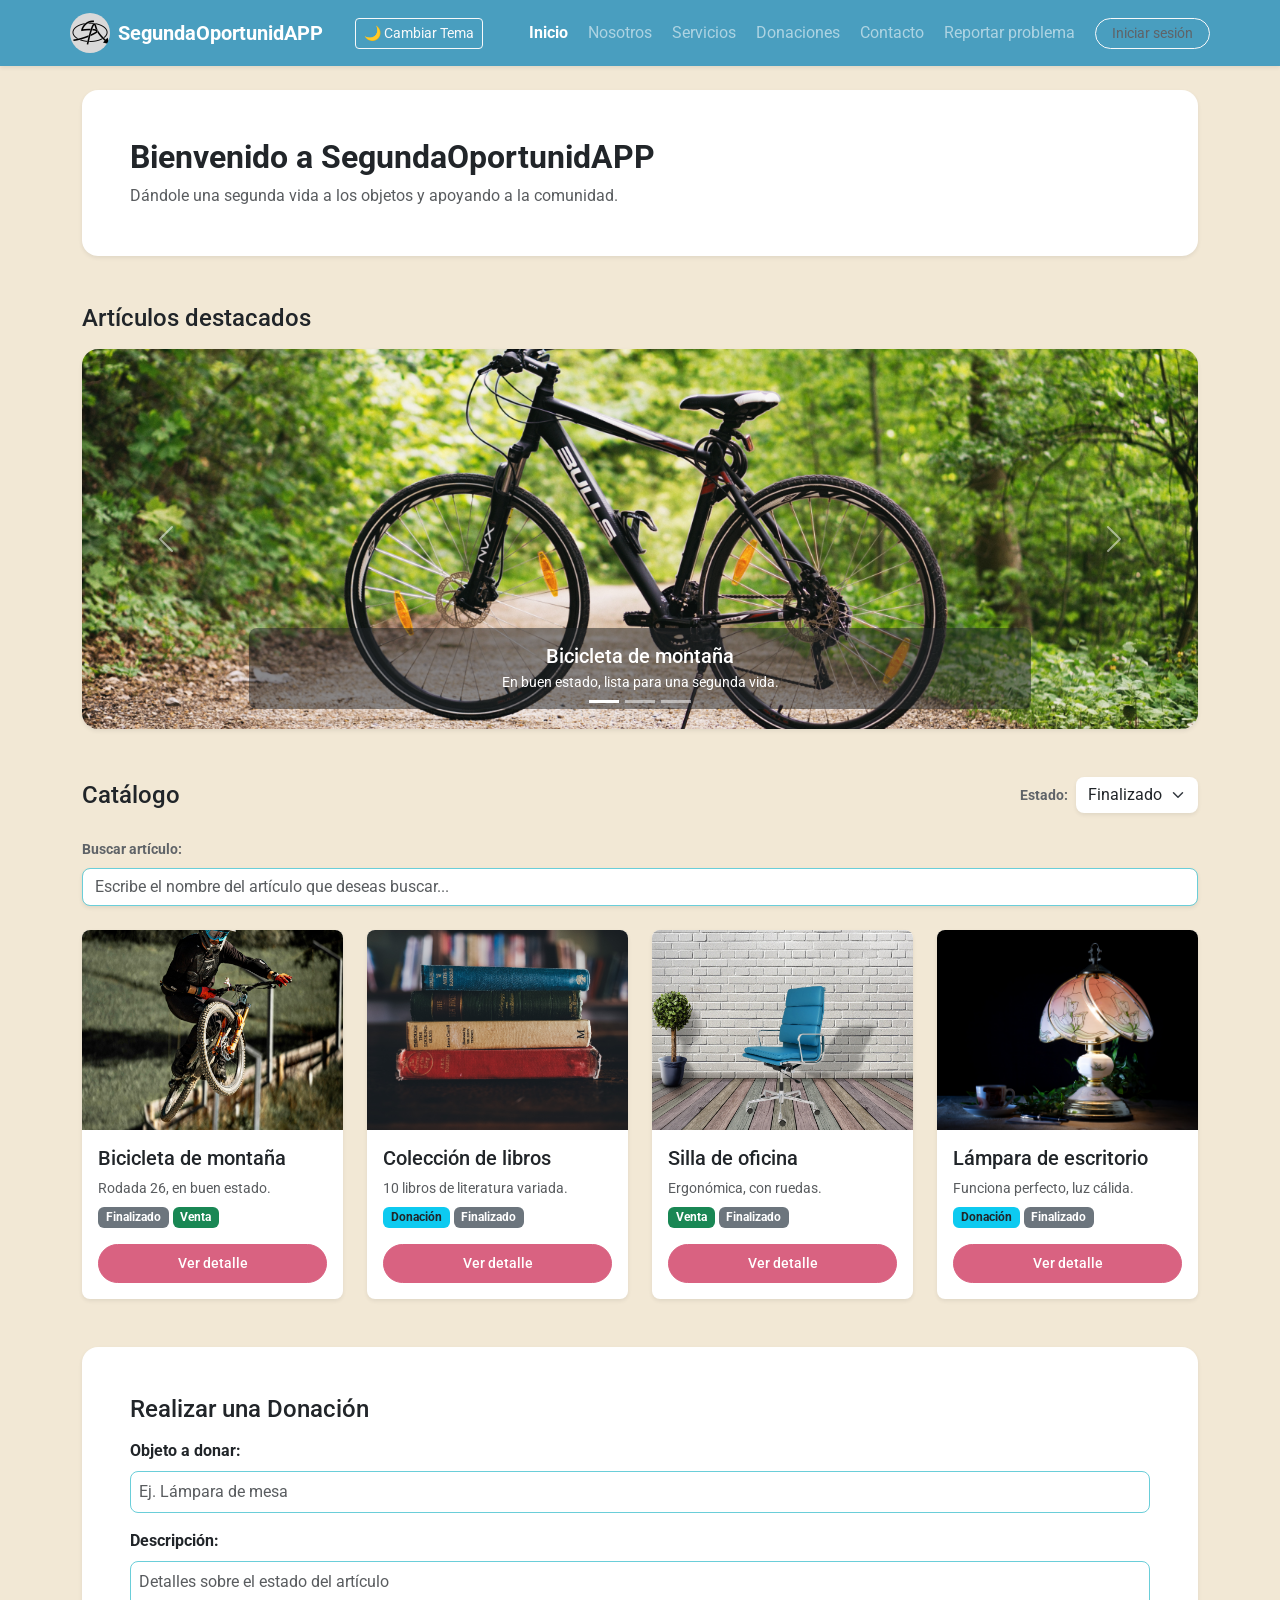
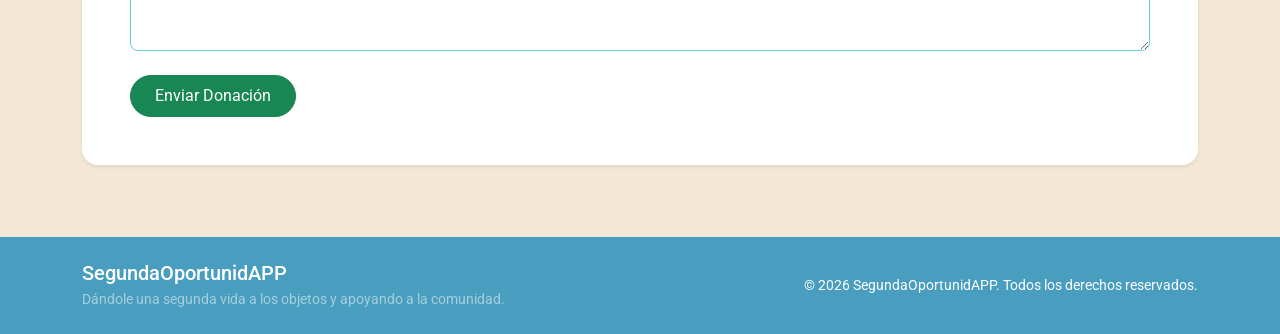
==== commit 4e12f4b1: "refactor: correccion completa de HTMLs y modulacion de JS" ====
--- a/index.html
+++ b/index.html
@@ -5,12 +5,13 @@
     <meta name="viewport" content="width=device-width, initial-scale=1.0">
     <title>SegundaOportunidAPP - Inicio</title>
     
+    <!-- CSS Bootstrap 5.3 & Estilos Personalizados -->
     <link href="https://cdn.jsdelivr.net/npm/bootstrap@5.3.3/dist/css/bootstrap.min.css" rel="stylesheet">
     <link rel="stylesheet" href="css/estilos.css">
 </head>
 <body class="d-flex flex-column min-vh-100">
 
-    <!-- NAVEGACIÓN PRINCIPAL  -->
+    <!-- NAVEGACIÓN PRINCIPAL -->
     <header class="sticky-top shadow-sm" style="background-color: var(--color-menu);">
         <nav class="navbar navbar-expand-lg navbar-dark container py-2">
             <a class="navbar-brand d-flex align-items-center gap-2 fw-bold" href="index.html">
@@ -18,19 +19,21 @@
                 <span>SegundaOportunidAPP</span>
             </a>
 
-            <!-- BOTÓN DE MODO OSCURO RESCATADO -->
-            <button id="btn-tema" class="btn btn-outline-light btn-sm ms-3">
+            <!-- BOTÓN DE CAMBIO DE TEMA -->
+            <button id="btn-tema" class="btn btn-outline-light btn-sm ms-3" type="button">
                 🌙 Cambiar Tema
             </button>
 
             <button class="navbar-toggler border-0" type="button" data-bs-toggle="collapse" data-bs-target="#navbarNav" aria-controls="navbarNav" aria-expanded="false" aria-label="Toggle navigation">
                 <span class="navbar-toggler-icon"></span>
             </button>
+
             <div class="collapse navbar-collapse justify-content-end" id="navbarNav">
                 <ul class="navbar-nav align-items-lg-center gap-1 mt-3 mt-lg-0">
-                    <li class="nav-item"><a class="nav-link active fw-bold" href="index.html">Inicio</a></li>
+                    <li class="nav-item"><a class="nav-link active fw-bold" aria-current="page" href="index.html">Inicio</a></li>
                     <li class="nav-item"><a class="nav-link" href="nosotros.html">Nosotros</a></li>
                     <li class="nav-item"><a class="nav-link" href="servicios.html">Servicios</a></li>
+                    <li class="nav-item"><a class="nav-link" href="donaciones.html">Donaciones</a></li>
                     <li class="nav-item"><a class="nav-link" href="contacto.html">Contacto</a></li>
                     <li class="nav-item"><a class="nav-link" href="reporte.html">Reportar problema</a></li>
                     <li class="nav-item ms-lg-2"><a class="btn btn-outline-light btn-sm px-3 rounded-pill texto-secundario" href="login.html">Iniciar sesión</a></li>
@@ -93,152 +96,148 @@
             </div>
         </section>
 
-      <!-- CATÁLOGO DE ARTÍCULOS -->
-<section class="container mb-5" aria-label="Catálogo de artículos">
-    <div class="d-flex flex-column flex-md-row justify-content-between align-items-md-center mb-4 gap-2">
-        
-        <div class="mb-4">
-        <h2 class="subtitulo mb-0">Catálogo</h2>
-        <label for="Buscar Articulo" class="form-label mb-2 texto-secundario fw-bold">
-        </label>
-    </div>
-
-        <div class="d-flex align-items-center gap-2" style="max-width: 250px;">
-            <label for="estado" class="form-label mb-0 texto-secundario fw-bold">Estado:</label>
-            <select id="estado" class="form-select rounded-3 shadow-sm border-0">
-                <option value="finalizado">Finalizado</option>
-                <option value="entregado">Entregado</option>
-            </select>
-        </div>
-    </div>
-
-    <div class="mb-4">
-        <label for="Buscar Articulo" class="form-label mb-2 texto-secundario fw-bold">
-            Buscar artículo:
-        </label>
-        <input type="text" 
-        id="buscarArticulo"
-        class="form-control rounded-3 shadow-sm"
-        placeholder="Escribe el nombre del artículo que deseas buscar...">
-    </div>
-
-
-    <div class="row row-cols-1 row-cols-sm-2 row-cols-lg-4 g-4">
-        <!-- TARJETA 1 -->
-        <div class="col">
-            <div class="card h-100 border-0 shadow-sm rounded-3 overflow-hidden bg-white">
-                <img src="img/bici2.jpg" class="card-img-top" style="height: 200px; object-fit: cover;" alt="Bicicleta de montaña" loading="lazy">
-                <div class="card-body d-flex flex-column p-3">
-                    <h3 class="encabezado mb-2">Bicicleta de montaña</h3>
-                    <p class="texto-secundario text-muted flex-grow-1 mb-2">Rodada 26, en buen estado.</p>
-                    <div class="d-flex gap-1 mb-3">
-                        <span class="badge bg-secondary">Finalizado</span>
-                        <span class="badge bg-success">Venta</span>
-                    </div>
-                    <button type="button" 
-                            class="btn btn-primary w-100 rounded-pill texto-secundario btn-modal-detalle" 
-                            data-titulo="Bicicleta de montaña"
-                            data-descripcion="Rodada 26, en buen estado."
-                            data-imagen="img/bici2.jpg"
-                            data-precio="$1,500.00"
-                            data-ubicacion="Pachuca de Soto y Mineral de la Reforma, Hidalgo."
-                            data-vendedor="Alexander"
-                            data-telefono="772 123 4567"
-                            data-correo="alexander@gmail.com">
-                        Ver detalle
-                    </button>
-                </div>
-            </div>
-        </div>
-
-        <!-- TARJETA 2 -->
-        <div class="col">
-            <div class="card h-100 border-0 shadow-sm rounded-3 overflow-hidden bg-white">
-                <img src="img/libros2.jpg" class="card-img-top" style="height: 200px; object-fit: cover;" alt="Colección de libros" loading="lazy">
-                <div class="card-body d-flex flex-column p-3">
-                    <h3 class="encabezado mb-2">Colección de libros</h3>
-                    <p class="texto-secundario text-muted flex-grow-1 mb-2">10 libros de literatura variada.</p>
-                    <div class="d-flex gap-1 mb-3">
-                        <span class="badge bg-info text-dark">Donación</span>
-                        <span class="badge bg-secondary">Finalizado</span>
-                    </div>
-                    <button type="button" 
-                            class="btn btn-primary w-100 rounded-pill texto-secundario btn-modal-detalle" 
-                            data-titulo="Colección de libros"
-                            data-descripcion="10 libros de literatura variada."
-                            data-imagen="img/libros2.jpg"
-                            data-precio="Gratis"
-                            data-ubicacion="Colonia Centro, Pachuca de Soto, Hidalgo."
-                            data-vendedor="Mariana"
-                            data-telefono="771 765 4321"
-                            data-correo="mariana.lopez@example.com">
-                        Ver detalle
-                    </button>
-                </div>
-            </div>
-        </div>
-
-        <!-- TARJETA 3 -->
-        <div class="col">
-            <div class="card h-100 border-0 shadow-sm rounded-3 overflow-hidden bg-white">
-                <img src="img/silla2.jpg" class="card-img-top" style="height: 200px; object-fit: cover;" alt="Silla de oficina" loading="lazy">
-                <div class="card-body d-flex flex-column p-3">
-                    <h3 class="encabezado mb-2">Silla de oficina</h3>
-                    <p class="texto-secundario text-muted flex-grow-1 mb-2">Ergonómica, con ruedas.</p>
-                    <div class="d-flex gap-1 mb-3">
-                        <span class="badge bg-success">Venta</span>
-                        <span class="badge bg-secondary">Finalizado</span>
-                    </div>
-                    <button type="button" 
-                            class="btn btn-primary w-100 rounded-pill texto-secundario btn-modal-detalle" 
-                            data-titulo="Silla de oficina"
-                            data-descripcion="Ergonómica, con ruedas."
-                            data-imagen="img/silla2.jpg"
-                            data-precio="$800.00"
-                            data-ubicacion="Colonia Doctores, Pachuca de Soto, Hidalgo."
-                            data-vendedor="Carlos"
-                            data-telefono="771 987 6543"
-                            data-correo="carlos.ramirez@example.com">
-                        Ver detalle
-                    </button>
-                </div>
-            </div>
-        </div>
-
-        <!-- TARJETA 4 -->
-        <div class="col">
-            <div class="card h-100 border-0 shadow-sm rounded-3 overflow-hidden bg-white">
-                <img src="img/lamp1.jpg" class="card-img-top" style="height: 200px; object-fit: cover;" alt="Lámpara de escritorio" loading="lazy">
-                <div class="card-body d-flex flex-column p-3">
-                    <h3 class="encabezado mb-2">Lámpara de escritorio</h3>
-                    <p class="texto-secundario text-muted flex-grow-1 mb-2">Funciona perfecto, luz cálida.</p>
-                    <div class="d-flex gap-1 mb-3">
-                        <span class="badge bg-info text-dark">Donación</span>
-                        <span class="badge bg-secondary">Finalizado</span>
-                    </div>
-                    <button type="button" 
-                            class="btn btn-primary w-100 rounded-pill texto-secundario btn-modal-detalle" 
-                            data-titulo="Lámpara de escritorio"
-                            data-descripcion="Funciona perfecto, luz cálida."
-                            data-imagen="img/lamp1.jpg"
-                            data-precio="Gratis"
-                            data-ubicacion="Colonia Periodistas, Pachuca de Soto, Hidalgo."
-                            data-vendedor="Fernanda"
-                            data-telefono="771 456 7890"
-                            data-correo="fernanda.torres@example.com">
-                        Ver detalle
-                    </button>
-                </div>
-            </div>
-        </div>
-    </div>
-</section>
+        <!-- CATÁLOGO DE ARTÍCULOS -->
+        <section class="container mb-5" aria-label="Catálogo de artículos">
+            <div class="d-flex flex-column flex-md-row justify-content-between align-items-md-center mb-4 gap-2">
+                <div>
+                    <h2 class="subtitulo mb-0">Catálogo</h2>
+                </div>
+
+                <div class="d-flex align-items-center gap-2" style="max-width: 250px;">
+                    <label for="estado" class="form-label mb-0 texto-secundario fw-bold">Estado:</label>
+                    <select id="estado" class="form-select rounded-3 shadow-sm border-0">
+                        <option value="finalizado">Finalizado</option>
+                        <option value="entregado">Entregado</option>
+                    </select>
+                </div>
+            </div>
+
+            <div class="mb-4">
+                <label for="buscarArticulo" class="form-label mb-2 texto-secundario fw-bold">
+                    Buscar artículo:
+                </label>
+                <input type="text" 
+                       id="buscarArticulo"
+                       class="form-control rounded-3 shadow-sm"
+                       placeholder="Escribe el nombre del artículo que deseas buscar...">
+            </div>
+
+            <div class="row row-cols-1 row-cols-sm-2 row-cols-lg-4 g-4">
+                <!-- TARJETA 1 -->
+                <div class="col">
+                    <div class="card h-100 border-0 shadow-sm rounded-3 overflow-hidden bg-white">
+                        <img src="img/bici2.jpg" class="card-img-top" style="height: 200px; object-fit: cover;" alt="Bicicleta de montaña" loading="lazy">
+                        <div class="card-body d-flex flex-column p-3">
+                            <h3 class="encabezado mb-2">Bicicleta de montaña</h3>
+                            <p class="texto-secundario text-muted flex-grow-1 mb-2">Rodada 26, en buen estado.</p>
+                            <div class="d-flex gap-1 mb-3">
+                                <span class="badge bg-secondary">Finalizado</span>
+                                <span class="badge bg-success">Venta</span>
+                            </div>
+                            <button type="button" 
+                                    class="btn btn-primary w-100 rounded-pill texto-secundario btn-modal-detalle" 
+                                    data-titulo="Bicicleta de montaña"
+                                    data-descripcion="Rodada 26, en buen estado."
+                                    data-imagen="img/bici2.jpg"
+                                    data-precio="$1,500.00"
+                                    data-ubicacion="Pachuca de Soto y Mineral de la Reforma, Hidalgo."
+                                    data-vendedor="Alexander"
+                                    data-telefono="772 123 4567"
+                                    data-correo="alexander@gmail.com">
+                                Ver detalle
+                            </button>
+                        </div>
+                    </div>
+                </div>
+
+                <!-- TARJETA 2 -->
+                <div class="col">
+                    <div class="card h-100 border-0 shadow-sm rounded-3 overflow-hidden bg-white">
+                        <img src="img/libros2.jpg" class="card-img-top" style="height: 200px; object-fit: cover;" alt="Colección de libros" loading="lazy">
+                        <div class="card-body d-flex flex-column p-3">
+                            <h3 class="encabezado mb-2">Colección de libros</h3>
+                            <p class="texto-secundario text-muted flex-grow-1 mb-2">10 libros de literatura variada.</p>
+                            <div class="d-flex gap-1 mb-3">
+                                <span class="badge bg-info text-dark">Donación</span>
+                                <span class="badge bg-secondary">Finalizado</span>
+                            </div>
+                            <button type="button" 
+                                    class="btn btn-primary w-100 rounded-pill texto-secundario btn-modal-detalle" 
+                                    data-titulo="Colección de libros"
+                                    data-descripcion="10 libros de literatura variada."
+                                    data-imagen="img/libros2.jpg"
+                                    data-precio="Gratis"
+                                    data-ubicacion="Colonia Centro, Pachuca de Soto, Hidalgo."
+                                    data-vendedor="Mariana"
+                                    data-telefono="771 765 4321"
+                                    data-correo="mariana.lopez@example.com">
+                                Ver detalle
+                            </button>
+                        </div>
+                    </div>
+                </div>
+
+                <!-- TARJETA 3 -->
+                <div class="col">
+                    <div class="card h-100 border-0 shadow-sm rounded-3 overflow-hidden bg-white">
+                        <img src="img/silla2.jpg" class="card-img-top" style="height: 200px; object-fit: cover;" alt="Silla de oficina" loading="lazy">
+                        <div class="card-body d-flex flex-column p-3">
+                            <h3 class="encabezado mb-2">Silla de oficina</h3>
+                            <p class="texto-secundario text-muted flex-grow-1 mb-2">Ergonómica, con ruedas.</p>
+                            <div class="d-flex gap-1 mb-3">
+                                <span class="badge bg-success">Venta</span>
+                                <span class="badge bg-secondary">Finalizado</span>
+                            </div>
+                            <button type="button" 
+                                    class="btn btn-primary w-100 rounded-pill texto-secundario btn-modal-detalle" 
+                                    data-titulo="Silla de oficina"
+                                    data-descripcion="Ergonómica, con ruedas."
+                                    data-imagen="img/silla2.jpg"
+                                    data-precio="$800.00"
+                                    data-ubicacion="Colonia Doctores, Pachuca de Soto, Hidalgo."
+                                    data-vendedor="Carlos"
+                                    data-telefono="771 987 6543"
+                                    data-correo="carlos.ramirez@example.com">
+                                Ver detalle
+                            </button>
+                        </div>
+                    </div>
+                </div>
+
+                <!-- TARJETA 4 -->
+                <div class="col">
+                    <div class="card h-100 border-0 shadow-sm rounded-3 overflow-hidden bg-white">
+                        <img src="img/lamp1.jpg" class="card-img-top" style="height: 200px; object-fit: cover;" alt="Lámpara de escritorio" loading="lazy">
+                        <div class="card-body d-flex flex-column p-3">
+                            <h3 class="encabezado mb-2">Lámpara de escritorio</h3>
+                            <p class="texto-secundario text-muted flex-grow-1 mb-2">Funciona perfecto, luz cálida.</p>
+                            <div class="d-flex gap-1 mb-3">
+                                <span class="badge bg-info text-dark">Donación</span>
+                                <span class="badge bg-secondary">Finalizado</span>
+                            </div>
+                            <button type="button" 
+                                    class="btn btn-primary w-100 rounded-pill texto-secundario btn-modal-detalle" 
+                                    data-titulo="Lámpara de escritorio"
+                                    data-descripcion="Funciona perfecto, luz cálida."
+                                    data-imagen="img/lamp1.jpg"
+                                    data-precio="Gratis"
+                                    data-ubicacion="Colonia Periodistas, Pachuca de Soto, Hidalgo."
+                                    data-vendedor="Fernanda"
+                                    data-telefono="771 456 7890"
+                                    data-correo="fernanda.torres@example.com">
+                                Ver detalle
+                            </button>
+                        </div>
+                    </div>
+                </div>
+            </div>
+        </section>
 
         <!-- FORMULARIO DE DONACIÓN -->
         <section id="donaciones" class="container mb-5">
             <div class="card border-0 shadow-sm rounded-4 p-4 p-md-5 bg-white">
                 <h2 class="subtitulo mb-3">Realizar una Donación</h2>
-                <form id="formDonacion" onsubmit="event.preventDefault();">
+                <form id="formDonacion">
                     <div class="mb-3">
                         <label for="nombreObjeto" class="form-label texto-normal fw-bold">Objeto a donar:</label>
                         <input type="text" class="form-control rounded-3 p-2" id="nombreObjeto" placeholder="Ej. Lámpara de mesa" required>
@@ -271,33 +270,33 @@
     </footer>
 
     <!-- MODAL DINÁMICO ÚNICO DE DETALLES -->
-<div class="modal fade" id="modalDinamico" tabindex="-1" aria-labelledby="modalTitulo" aria-hidden="true">
-    <div class="modal-dialog modal-dialog-centered">
-        <div class="modal-content rounded-4 border-0 shadow">
-            <div class="modal-header border-0 pb-0">
-                <h3 class="modal-title encabezado" id="modalTitulo">Detalle del Producto</h3>
-                <button type="button" class="btn-close" data-bs-dismiss="modal" aria-label="Cerrar"></button>
-            </div>
-            <div class="modal-body p-4">
-                <img id="modalImagen" src="" class="img-fluid rounded-3 mb-3 w-100" style="max-height: 250px; object-fit: cover;" alt="Imagen del producto">
-                <p id="modalDescripcion" class="texto-normal"></p>
-                <p id="modalPrecio" class="fw-bold fs-5 text-primary"></p>
-                <hr>
-                <h5 class="encabezado">Ubicación</h5>
-                <p id="modalUbicacion" class="texto-secundario text-muted mb-3"></p>
-                <h5 class="encabezado">Contacto</h5>
-                <ul class="list-unstyled mb-0 texto-secundario text-muted">
-                    <li><strong>Contacto:</strong> <span id="modalVendedor"></span></li>
-                    <li><strong>Teléfono:</strong> <a id="modalTelefono" href="" class="text-decoration-none"></a></li>
-                    <li><strong>Correo:</strong> <a id="modalCorreo" href="" class="text-decoration-none"></a></li>
-                </ul>
-            </div>
-            <div class="modal-footer border-0 pt-0">
-                <button type="button" class="btn btn-secondary rounded-pill px-4 texto-secundario" data-bs-dismiss="modal">Cerrar</button>
+    <div class="modal fade" id="modalDinamico" tabindex="-1" aria-labelledby="modalTitulo" aria-hidden="true">
+        <div class="modal-dialog modal-dialog-centered">
+            <div class="modal-content rounded-4 border-0 shadow">
+                <div class="modal-header border-0 pb-0">
+                    <h3 class="modal-title encabezado" id="modalTitulo">Detalle del Producto</h3>
+                    <button type="button" class="btn-close" data-bs-dismiss="modal" aria-label="Cerrar"></button>
+                </div>
+                <div class="modal-body p-4">
+                    <img id="modalImagen" src="" class="img-fluid rounded-3 mb-3 w-100" style="max-height: 250px; object-fit: cover;" alt="Imagen del producto">
+                    <p id="modalDescripcion" class="texto-normal"></p>
+                    <p id="modalPrecio" class="fw-bold fs-5 text-primary"></p>
+                    <hr>
+                    <h5 class="encabezado">Ubicación</h5>
+                    <p id="modalUbicacion" class="texto-secundario text-muted mb-3"></p>
+                    <h5 class="encabezado">Contacto</h5>
+                    <ul class="list-unstyled mb-0 texto-secundario text-muted">
+                        <li><strong>Contacto:</strong> <span id="modalVendedor"></span></li>
+                        <li><strong>Teléfono:</strong> <a id="modalTelefono" href="" class="text-decoration-none"></a></li>
+                        <li><strong>Correo:</strong> <a id="modalCorreo" href="" class="text-decoration-none"></a></li>
+                    </ul>
+                </div>
+                <div class="modal-footer border-0 pt-0">
+                    <button type="button" class="btn btn-secondary rounded-pill px-4 texto-secundario" data-bs-dismiss="modal">Cerrar</button>
+                </div>
             </div>
         </div>
     </div>
-</div>
 
     <!-- MODAL DE CONFIRMACIÓN -->
     <div class="modal fade" id="modalConfirmacionDonacion" tabindex="-1" aria-labelledby="tituloModalDonacion" aria-hidden="true">
@@ -317,10 +316,11 @@
         </div>
     </div>
 
-    <!-- SCRIPTS CON AMBOS ARCHIVOS -->
+    <!-- SCRIPTS PROPIOS Y BOOTSTRAP -->
     <script src="https://cdn.jsdelivr.net/npm/bootstrap@5.3.3/dist/js/bootstrap.bundle.min.js"></script>
+    <script src="js/app.js"></script>
     <script src="js/modales.js"></script>
-    <script src="js/app.js"></script>
-    <script src="js/toasts.js"></script>
+    <script src="js/busqueda.js"></script>
+    <script src="js/validaciones.js"></script>
 </body>
 </html>
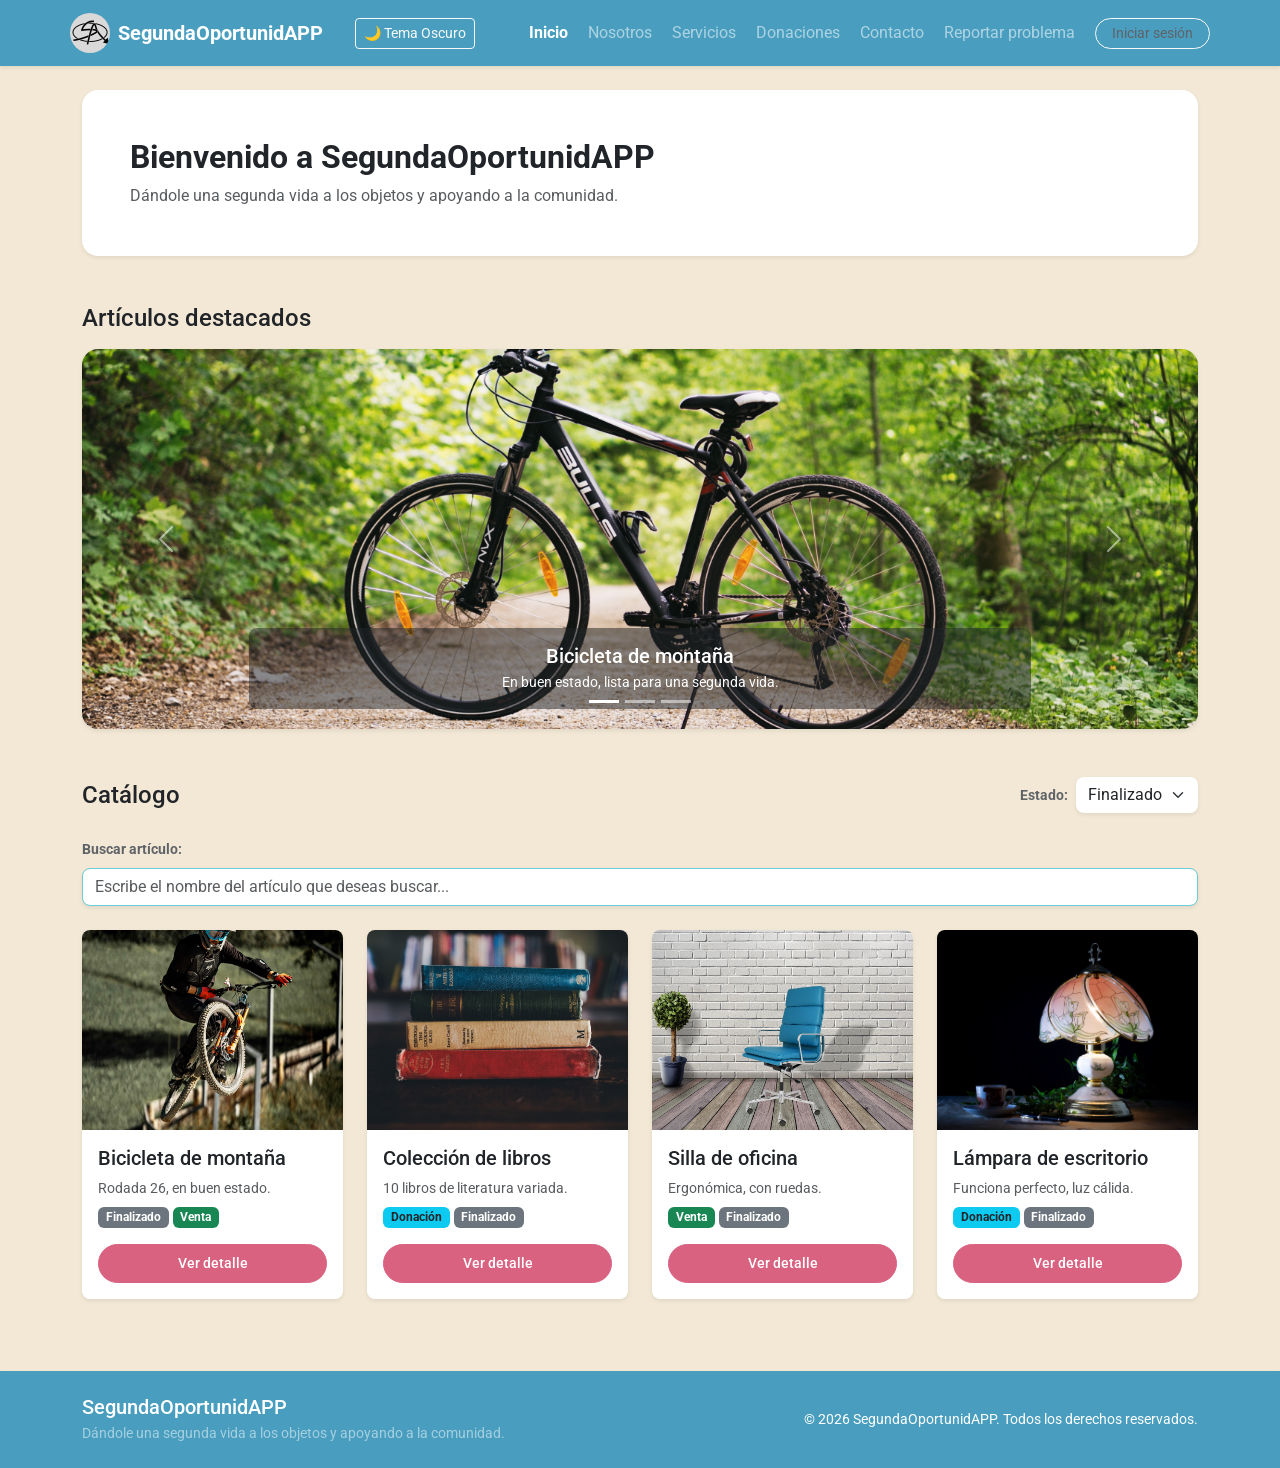
==== commit 4c7695f4: "Agregar boton de tema y cargar app.js en el head de cada pagina" ====
--- a/index.html
+++ b/index.html
@@ -5,13 +5,12 @@
     <meta name="viewport" content="width=device-width, initial-scale=1.0">
     <title>SegundaOportunidAPP - Inicio</title>
     
-    <!-- CSS Bootstrap 5.3 & Estilos Personalizados -->
     <link href="https://cdn.jsdelivr.net/npm/bootstrap@5.3.3/dist/css/bootstrap.min.css" rel="stylesheet">
     <link rel="stylesheet" href="css/estilos.css">
+    <script src="js/app.js"></script>
 </head>
 <body class="d-flex flex-column min-vh-100">
 
-    <!-- NAVEGACIÓN PRINCIPAL -->
     <header class="sticky-top shadow-sm" style="background-color: var(--color-menu);">
         <nav class="navbar navbar-expand-lg navbar-dark container py-2">
             <a class="navbar-brand d-flex align-items-center gap-2 fw-bold" href="index.html">
@@ -19,10 +18,7 @@
                 <span>SegundaOportunidAPP</span>
             </a>
 
-            <!-- BOTÓN DE CAMBIO DE TEMA -->
-            <button id="btn-tema" class="btn btn-outline-light btn-sm ms-3" type="button">
-                🌙 Cambiar Tema
-            </button>
+            <button id="btn-tema" class="btn btn-outline-light btn-sm ms-3" type="button">🌙 Tema Oscuro</button>
 
             <button class="navbar-toggler border-0" type="button" data-bs-toggle="collapse" data-bs-target="#navbarNav" aria-controls="navbarNav" aria-expanded="false" aria-label="Toggle navigation">
                 <span class="navbar-toggler-icon"></span>
@@ -43,7 +39,6 @@
     </header>
 
     <main class="py-4 flex-grow-1">
-        <!-- SECCIÓN HERO DE BIENVENIDA -->
         <section class="container mb-5">
             <div class="p-4 p-md-5 bg-white border-0 rounded-4 shadow-sm text-center text-md-start">
                 <h1 class="titulo-principal mb-2">Bienvenido a SegundaOportunidAPP</h1>
@@ -51,7 +46,6 @@
             </div>
         </section>
 
-        <!-- CARRUSEL DE ARTÍCULOS DESTACADOS -->
         <section class="container mb-5" aria-label="Artículos destacados">
             <h2 class="subtitulo mb-3">Artículos destacados</h2>
             <div class="card border-0 shadow-sm overflow-hidden rounded-4">
@@ -96,7 +90,6 @@
             </div>
         </section>
 
-        <!-- CATÁLOGO DE ARTÍCULOS -->
         <section class="container mb-5" aria-label="Catálogo de artículos">
             <div class="d-flex flex-column flex-md-row justify-content-between align-items-md-center mb-4 gap-2">
                 <div>
@@ -123,7 +116,6 @@
             </div>
 
             <div class="row row-cols-1 row-cols-sm-2 row-cols-lg-4 g-4">
-                <!-- TARJETA 1 -->
                 <div class="col">
                     <div class="card h-100 border-0 shadow-sm rounded-3 overflow-hidden bg-white">
                         <img src="img/bici2.jpg" class="card-img-top" style="height: 200px; object-fit: cover;" alt="Bicicleta de montaña" loading="lazy">
@@ -150,7 +142,6 @@
                     </div>
                 </div>
 
-                <!-- TARJETA 2 -->
                 <div class="col">
                     <div class="card h-100 border-0 shadow-sm rounded-3 overflow-hidden bg-white">
                         <img src="img/libros2.jpg" class="card-img-top" style="height: 200px; object-fit: cover;" alt="Colección de libros" loading="lazy">
@@ -177,7 +168,6 @@
                     </div>
                 </div>
 
-                <!-- TARJETA 3 -->
                 <div class="col">
                     <div class="card h-100 border-0 shadow-sm rounded-3 overflow-hidden bg-white">
                         <img src="img/silla2.jpg" class="card-img-top" style="height: 200px; object-fit: cover;" alt="Silla de oficina" loading="lazy">
@@ -204,7 +194,6 @@
                     </div>
                 </div>
 
-                <!-- TARJETA 4 -->
                 <div class="col">
                     <div class="card h-100 border-0 shadow-sm rounded-3 overflow-hidden bg-white">
                         <img src="img/lamp1.jpg" class="card-img-top" style="height: 200px; object-fit: cover;" alt="Lámpara de escritorio" loading="lazy">
@@ -233,28 +222,8 @@
             </div>
         </section>
 
-        <!-- FORMULARIO DE DONACIÓN -->
-        <section id="donaciones" class="container mb-5">
-            <div class="card border-0 shadow-sm rounded-4 p-4 p-md-5 bg-white">
-                <h2 class="subtitulo mb-3">Realizar una Donación</h2>
-                <form id="formDonacion">
-                    <div class="mb-3">
-                        <label for="nombreObjeto" class="form-label texto-normal fw-bold">Objeto a donar:</label>
-                        <input type="text" class="form-control rounded-3 p-2" id="nombreObjeto" placeholder="Ej. Lámpara de mesa" required>
-                    </div>
-                    <div class="mb-4">
-                        <label for="descripcionDonacion" class="form-label texto-normal fw-bold">Descripción:</label>
-                        <textarea class="form-control rounded-3 p-2" id="descripcionDonacion" rows="3" placeholder="Detalles sobre el estado del artículo" required></textarea>
-                    </div>
-                    <button type="button" class="btn btn-success px-4 py-2 rounded-pill texto-normal" data-bs-toggle="modal" data-bs-target="#modalConfirmacionDonacion">
-                        Enviar Donación
-                    </button>
-                </form>
-            </div>
-        </section>
     </main>
 
-    <!-- FOOTER -->
     <footer class="text-white py-4 mt-auto shadow-sm" style="background-color: var(--color-menu);">
         <div class="container text-center text-md-start">
             <div class="row gy-3 align-items-center">
@@ -269,7 +238,6 @@
         </div>
     </footer>
 
-    <!-- MODAL DINÁMICO ÚNICO DE DETALLES -->
     <div class="modal fade" id="modalDinamico" tabindex="-1" aria-labelledby="modalTitulo" aria-hidden="true">
         <div class="modal-dialog modal-dialog-centered">
             <div class="modal-content rounded-4 border-0 shadow">
@@ -298,7 +266,6 @@
         </div>
     </div>
 
-    <!-- MODAL DE CONFIRMACIÓN -->
     <div class="modal fade" id="modalConfirmacionDonacion" tabindex="-1" aria-labelledby="tituloModalDonacion" aria-hidden="true">
         <div class="modal-dialog modal-dialog-centered">
             <div class="modal-content rounded-4 border-0 shadow">
@@ -316,9 +283,7 @@
         </div>
     </div>
 
-    <!-- SCRIPTS PROPIOS Y BOOTSTRAP -->
     <script src="https://cdn.jsdelivr.net/npm/bootstrap@5.3.3/dist/js/bootstrap.bundle.min.js"></script>
-    <script src="js/app.js"></script>
     <script src="js/modales.js"></script>
     <script src="js/busqueda.js"></script>
     <script src="js/validaciones.js"></script>
--- a/css/estilos.css
+++ b/css/estilos.css
@@ -1,64 +1,57 @@
 @import url('https://fonts.googleapis.com/css2?family=Roboto:wght@400;500;700&display=swap');
 
-/* 
-   PALETA DE COLORES
-  */
 :root {
-    --color-accion: #D96281;     /* Rosa Primario (Botones de acción) */
-    --color-menu: #499EBF;       /* Azul Interactivo (Menús e Encabezados) */
-    --color-fondo: #F2E8D5;      /* Crema (Fondo de la página web) */
-    --color-iconos: #A4A66A;     /* Verde Oliva (Iconografía) */
-    --color-bordes: #6ACED9;     /* Cian (Bordes y fondos secundarios) */
-}
-
-/* 
-   2. ESTILOS BASE Y ESCALA TIPOGRÁFICA (ROBOTO)
-   */
+    --color-accion: #D96281;
+    --color-menu: #499EBF;
+    --color-fondo: #F2E8D5;
+    --color-iconos: #A4A66A;
+    --color-bordes: #6ACED9;
+    --texto-principal: #212529;
+    --texto-secundario: #5F6368;
+    --texto-hora: #6C757D;
+    --superficie: #FFFFFF;
+    --superficie-hover: #F8F9FA;
+    --burbuja-recibida: #F2F2F2;
+    --burbuja-borde: #E1E1E1;
+}
+
 body {
     margin: 0;
     background-color: var(--color-fondo);
     font-family: 'Roboto', sans-serif;
-    color: #212529;
+    color: var(--texto-principal);
     font-size: 16px;
     font-weight: 400;
 }
 
-/* Título principal (32px Bold) */
 h1, .titulo-principal, .titulo-contacto {
     font-size: 32px !important;
     font-weight: 700 !important;
-    color: #212529;
+    color: var(--texto-principal);
     margin-bottom: 8px;
 }
 
-/* Subtítulos (24px Medium) */
 h2, h3, .subtitulo {
     font-size: 24px !important;
     font-weight: 500 !important;
 }
 
-/* Encabezados de Sección y Tarjetas (20px Medium) */
 h4, h5, .encabezado {
     font-size: 20px !important;
     font-weight: 500 !important;
 }
 
-/* Texto Normal (16px Regular) */
 p, .texto-normal, .descripcion-pagina, .form-label, .form-control {
     font-size: 16px !important;
     font-weight: 400;
 }
 
-/* Texto Secundario (14px Regular) */
 .texto-secundario, .ultimo-mensaje, .chat-publicacion {
     font-size: 14px !important;
     font-weight: 400;
-    color: #5F6368;
-}
-
-/* 
-   3. BOTONES Y COMPONENTES REUTILIZABLES
-  */
+    color: var(--texto-secundario);
+}
+
 .btn-primary, .boton-enviar, .send-button {
     background-color: var(--color-accion) !important;
     border-color: var(--color-accion) !important;
@@ -78,7 +71,6 @@
     color: #FFFFFF !important;
 }
 
-/* Badges / Etiquetas de Roles */
 .badge-comprador {
     background-color: var(--color-accion);
     color: #FFFFFF;
@@ -100,9 +92,6 @@
     font-weight: 500;
 }
 
-/*
-   4. NAVBAR Y NAVEGACIÓN
-  */
 .navbar-principal {
     background-color: var(--color-menu);
 }
@@ -118,11 +107,8 @@
     color: #FFFFFF;
 }
 
-/*
-   5. FORMULARIOS (CONTACTO / REPORTES / LOGIN / PUBLICAR)
- */
 .formulario-contacto, .card-formulario, .conversaciones-card, .chat-card {
-    background-color: #FFFFFF;
+    background-color: var(--superficie);
     border: 1px solid var(--color-bordes);
     border-radius: 12px;
     overflow: hidden;
@@ -142,11 +128,8 @@
     box-shadow: 0 0 0 0.2rem rgba(73, 158, 191, 0.20);
 }
 
-/* 
-   6. CENTRO DE MENSAJES Y CHAT (RF4)
-  */
 .encabezado-conversaciones, .chat-header {
-    background-color: #FFFFFF;
+    background-color: var(--superficie);
     border-bottom: 1px solid var(--color-bordes);
 }
 
@@ -157,12 +140,12 @@
 }
 
 .conversacion {
-    background-color: #FFFFFF;
+    background-color: var(--superficie);
     border-left: 4px solid transparent;
 }
 
 .conversacion:hover {
-    background-color: #F8F9FA;
+    background-color: var(--superficie-hover);
     border-left-color: var(--color-bordes);
 }
 
@@ -189,13 +172,13 @@
 }
 
 .hora, .chat-publicacion-label, .mensaje-hora {
-    color: #6C757D;
+    color: var(--texto-hora);
     font-size: 12px;
 }
 
 .area-mensajes {
     min-height: 390px;
-    background-color: #FFFFFF;
+    background-color: var(--superficie);
 }
 
 .mensaje-recibido {
@@ -218,8 +201,8 @@
 }
 
 .burbuja-recibida {
-    background-color: #F2F2F2;
-    border: 1px solid #E1E1E1;
+    background-color: var(--burbuja-recibida);
+    border: 1px solid var(--burbuja-borde);
 }
 
 .burbuja-enviada {
@@ -228,11 +211,10 @@
 }
 
 .chat-footer {
-    background-color: #FFFFFF;
+    background-color: var(--superficie);
     border-top: 1px solid var(--color-bordes);
 }
 
-/* 7. FOOTER (PIE DE PÁGINA) */
 .footer {
     width: 100%;
     background-color: var(--color-menu);
@@ -296,9 +278,6 @@
     font-weight: 400;
 }
 
-/* 
-   8. ADAPTABILIDAD RESPONSIVA
-   */
 @media (max-width: 991.98px) {
     .footer .footer-logo { font-size: 24px; }
     .area-mensajes { min-height: 320px; }
@@ -315,20 +294,60 @@
     .footer .footer-link { font-size: 14px; }
 }
 
-[data-bs-theme="dark"] body,
-html[data-bs-theme="dark"] body {
-    background-color: #212529 !important;
-}
-
-[data-bs-theme="dark"] .bg-white, 
-[data-bs-theme="dark"] .card,
-html[data-bs-theme="dark"] .card {
-    background-color: #2b3035 !important;
-    color: #f8f9fa !important;
+[data-bs-theme="dark"] {
+    --color-fondo: #1a1d20;
+    --texto-principal: #f1f3f5;
+    --texto-secundario: #b8bec5;
+    --texto-hora: #9aa1a8;
+    --superficie: #2b3035;
+    --superficie-hover: #343a40;
+    --burbuja-recibida: #3a4046;
+    --burbuja-borde: #4a5158;
+}
+
+[data-bs-theme="dark"] body {
+    background-color: var(--color-fondo);
+    color: var(--texto-principal);
+}
+
+[data-bs-theme="dark"] .bg-white,
+[data-bs-theme="dark"] .bg-light,
+[data-bs-theme="dark"] .card {
+    background-color: var(--superficie) !important;
+    color: var(--texto-principal) !important;
     border-color: #495057 !important;
 }
 
+[data-bs-theme="dark"] .text-muted,
 [data-bs-theme="dark"] .text-dark,
-[data-bs-theme="dark"] .encabezado {
-    color: #f8f9fa !important;
+[data-bs-theme="dark"] .encabezado,
+[data-bs-theme="dark"] .subtitulo,
+[data-bs-theme="dark"] .form-label,
+[data-bs-theme="dark"] .modal-content,
+[data-bs-theme="dark"] .nombre-usuario {
+    color: var(--texto-principal) !important;
+}
+
+[data-bs-theme="dark"] .modal-content {
+    background-color: var(--superficie);
+}
+
+[data-bs-theme="dark"] .form-control,
+[data-bs-theme="dark"] .form-select,
+[data-bs-theme="dark"] .message-input {
+    background-color: #343a40;
+    color: var(--texto-principal);
+    border-color: #495057;
+}
+
+[data-bs-theme="dark"] .form-control::placeholder {
+    color: #9aa1a8;
+}
+
+[data-bs-theme="dark"] .table {
+    color: var(--texto-principal);
+}
+
+[data-bs-theme="dark"] .btn-close {
+    filter: invert(1) grayscale(100%) brightness(200%);
 }
